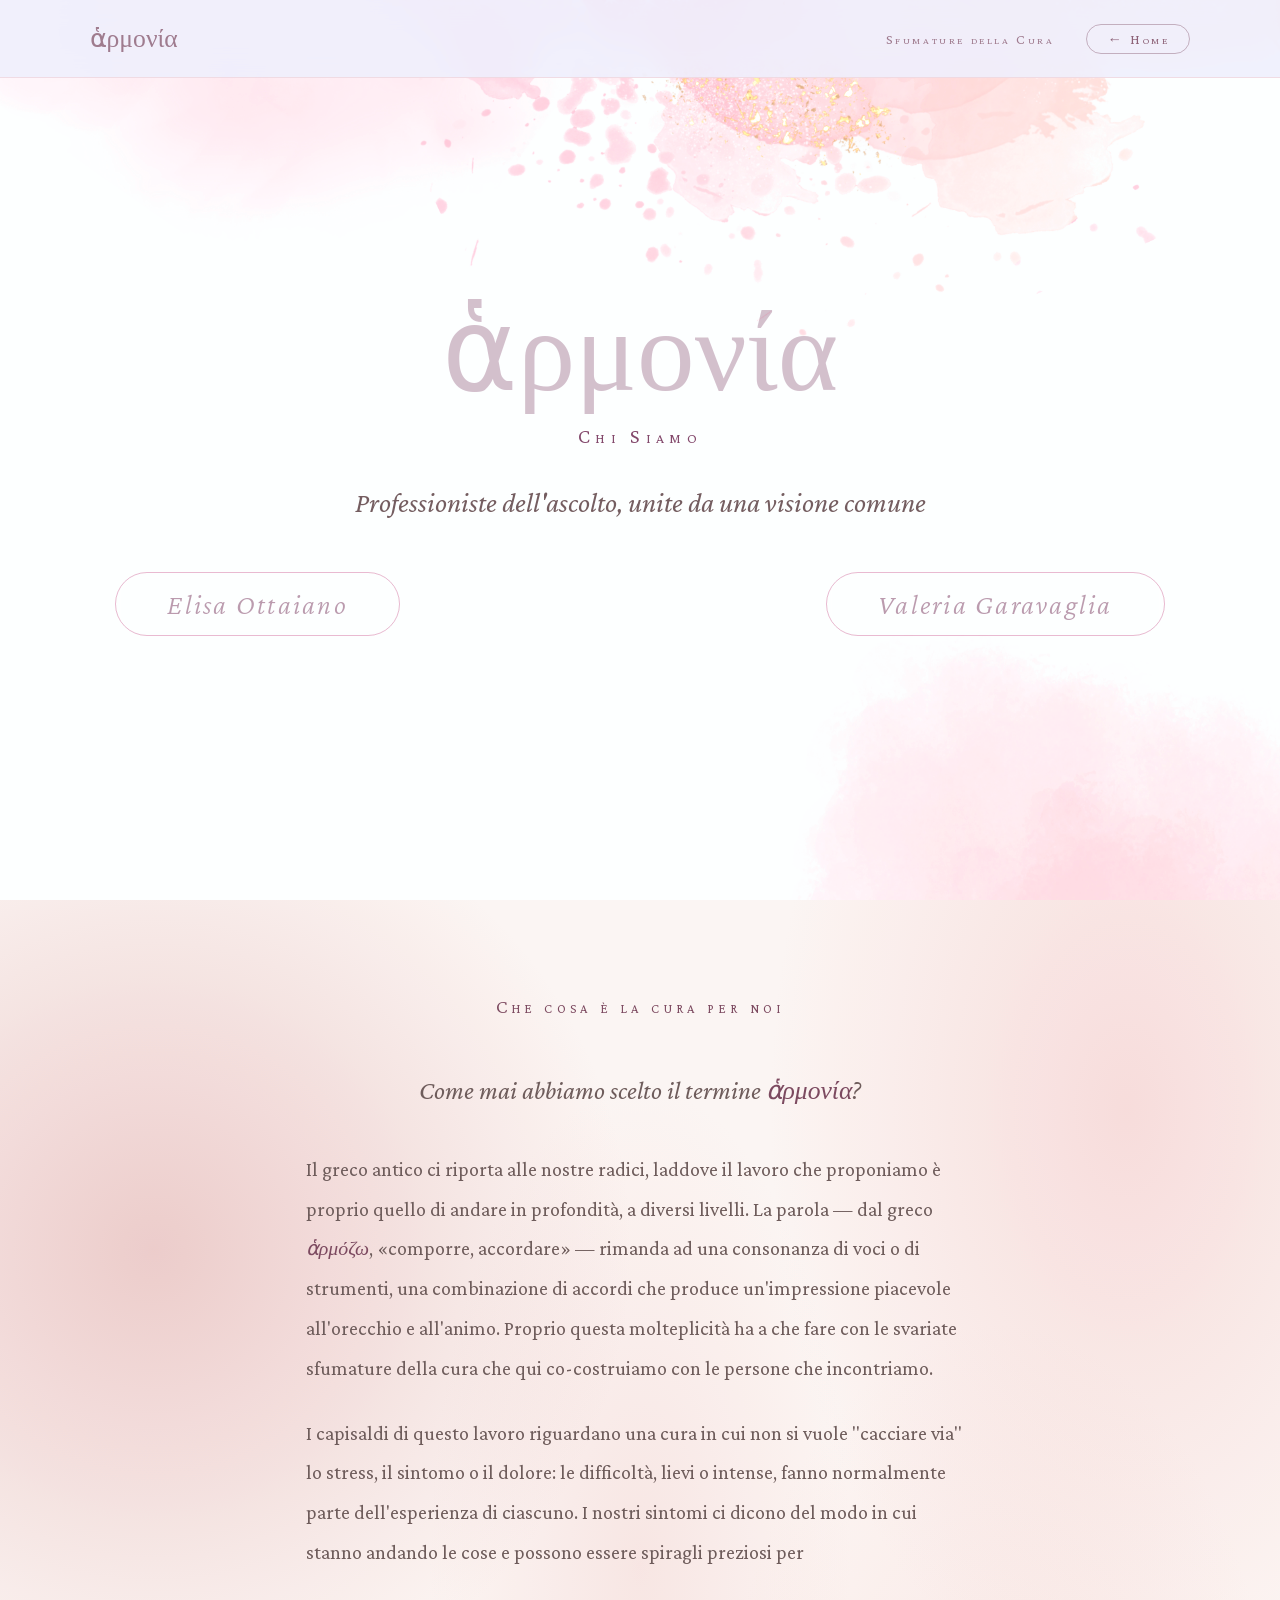
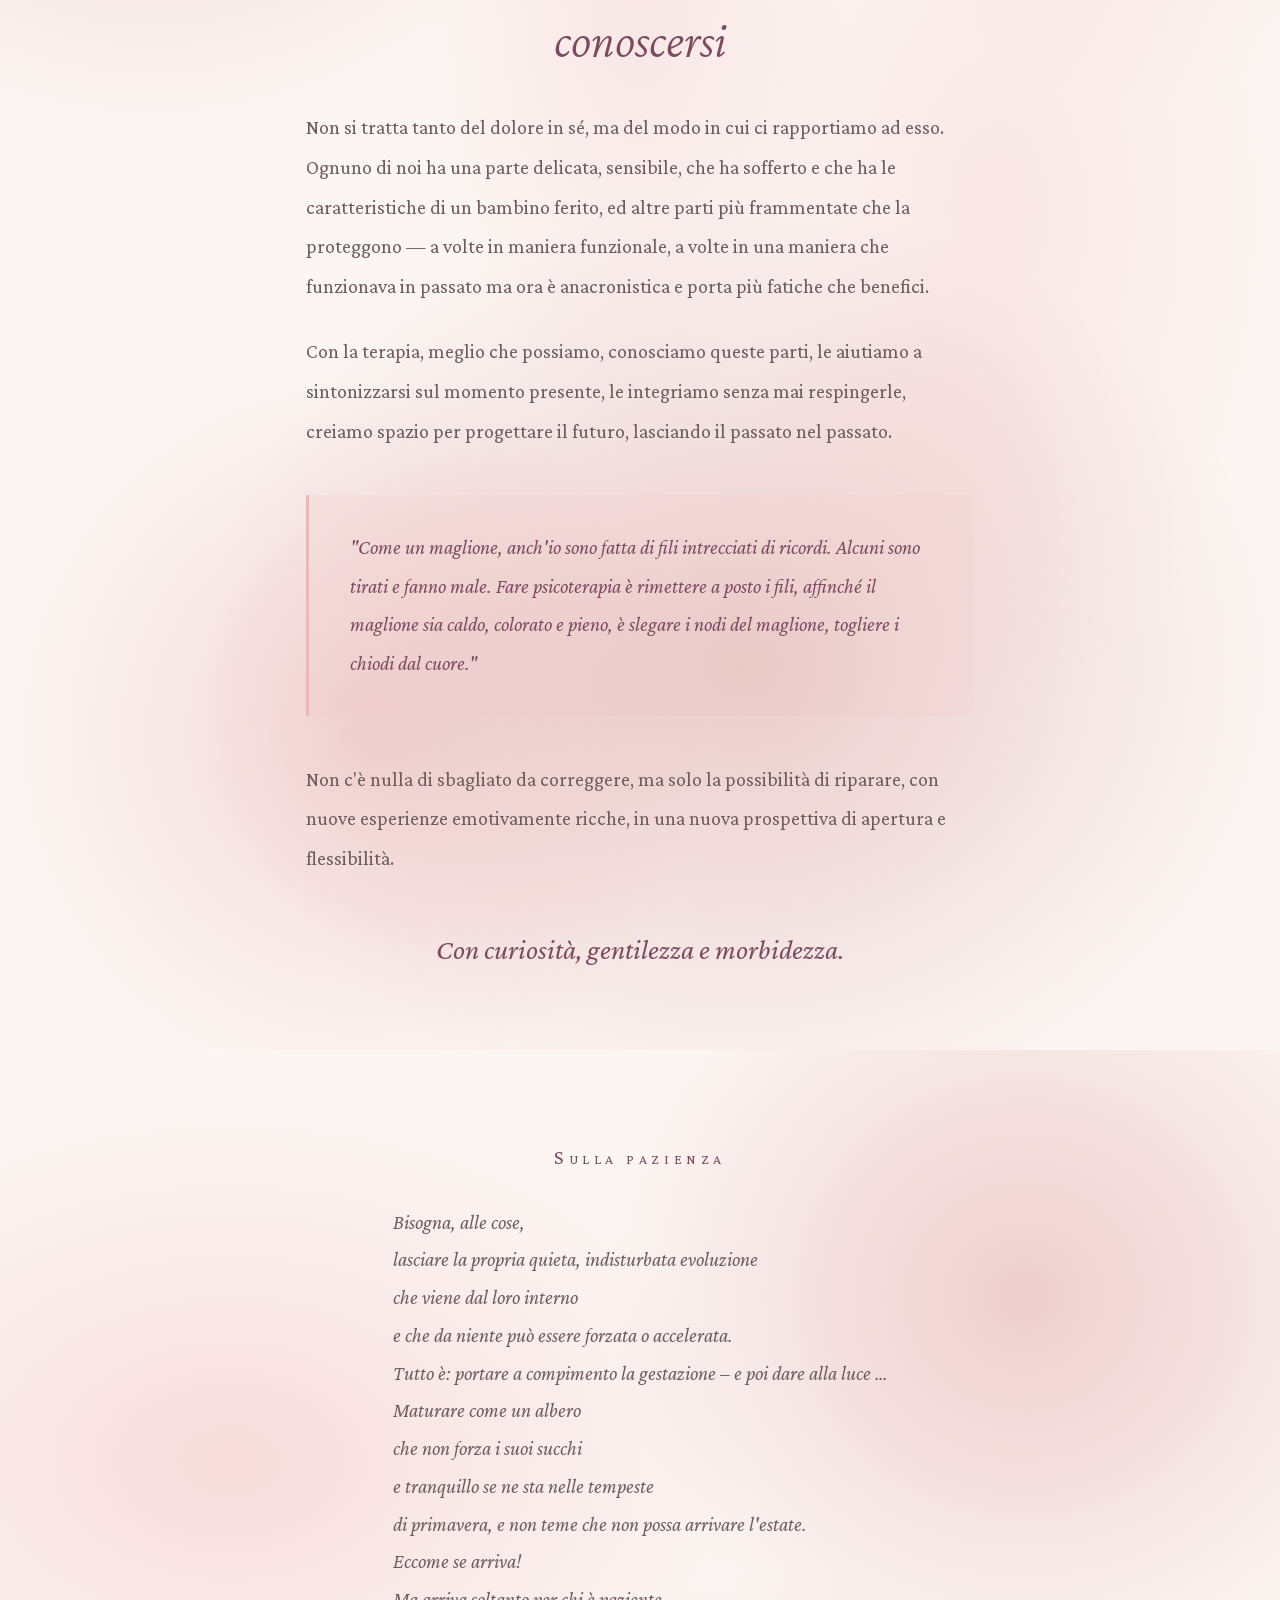
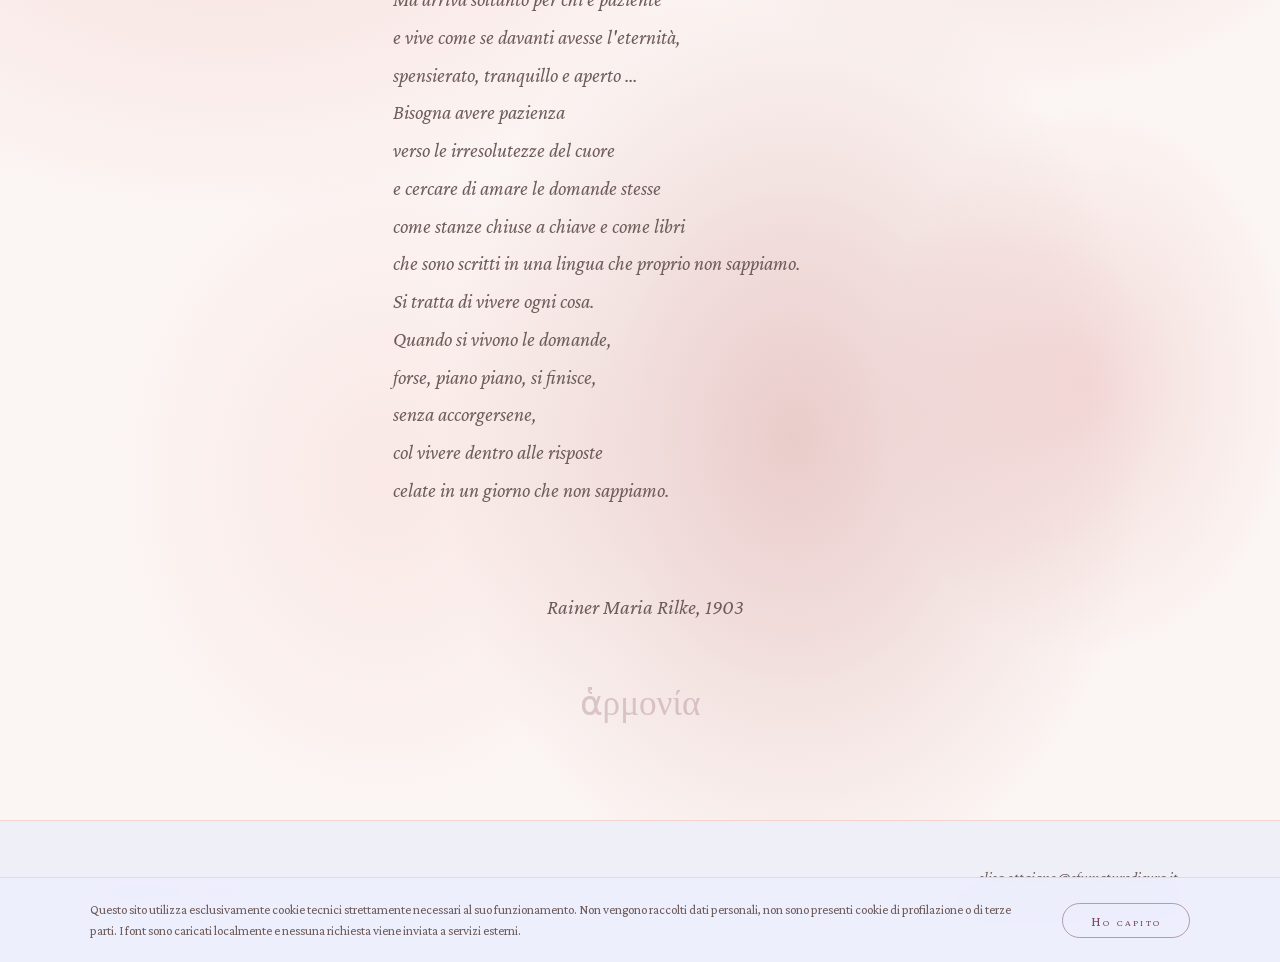
==== chi-siamo.html @ 91b061c4 "Rimuovi punto finale dalla hero di chi siamo Co-Authored-By: Claude Sonnet 4.6 <noreply@anthropic.co" ====
<!DOCTYPE html>
<html lang="it">
<head>
  <meta charset="UTF-8">
  <meta name="viewport" content="width=device-width, initial-scale=1.0">
  <title>Chi Siamo — ἁρμονία Sfumature di Cura</title>


  <link rel="stylesheet" href="style.css">
  <link rel="stylesheet" href="chi-siamo.css">
</head>
<body style="background-color:#EDE7E1;">

  <!-- Nav -->
  <nav class="nav-cs">
    <a href="index.html" class="nav-cs-brand">ἁρμονία</a>
    <div class="nav-cs-links">
      <a href="servizi.html" class="nav-cs-back">Sfumature della Cura</a>
      <a href="index.html" class="nav-cs-home">← Home</a>
    </div>
    <button class="nav-cs-hamburger" aria-label="Menu">
      <span></span><span></span><span></span>
    </button>
  </nav>

  <!-- ════════════════════════════════
       1. HERO
  ════════════════════════════════ -->
  <section class="cs-hero">
    <span class="cs-hero-greco">ἁρμονία</span>
    <h1 class="cs-hero-titolo">Chi Siamo</h1>
    <p class="cs-hero-desc">
      Professioniste dell'ascolto, unite da una visione comune
    </p>
    <div class="cs-prof-nav">
      <a href="elisa-ottaiano.html" class="cs-prof-btn">Elisa Ottaiano</a>
      <a href="valeria-garavaglia.html" class="cs-prof-btn">Valeria Garavaglia</a>
    </div>
  </section>

  <!-- ════════════════════════════════
       2. FILOSOFIA
  ════════════════════════════════ -->
  <section class="cs-filosofia">
    <div class="cs-col">

      <span class="cs-label da-animare">Che cosa è la cura per noi</span>

      <p class="cs-domanda da-animare">
        Come mai abbiamo scelto il termine <em>ἁρμονία</em>?
      </p>

      <p class="cs-testo da-animare">
        Il greco antico ci riporta alle nostre radici, laddove il lavoro che
        proponiamo è proprio quello di andare in profondità, a diversi livelli.
        La parola — dal greco <em>ἁρμόζω</em>, «comporre, accordare» — rimanda
        ad una consonanza di voci o di strumenti, una combinazione di accordi
        che produce un'impressione piacevole all'orecchio e all'animo. Proprio
        questa molteplicità ha a che fare con le svariate sfumature della cura
        che qui co-costruiamo con le persone che incontriamo.
      </p>

      <p class="cs-testo da-animare">
        I capisaldi di questo lavoro riguardano una cura in cui non si vuole
        "cacciare via" lo stress, il sintomo o il dolore: le difficoltà, lievi
        o intense, fanno normalmente parte dell'esperienza di ciascuno. I nostri
        sintomi ci dicono del modo in cui stanno andando le cose e possono essere
        spiragli preziosi per
      </p>

      <span class="cs-parola da-animare">conoscersi</span>

      <p class="cs-testo da-animare">
        Non si tratta tanto del dolore in sé, ma del modo in cui ci rapportiamo
        ad esso. Ognuno di noi ha una parte delicata, sensibile, che ha sofferto
        e che ha le caratteristiche di un bambino ferito, ed altre parti più
        frammentate che la proteggono — a volte in maniera funzionale, a volte
        in una maniera che funzionava in passato ma ora è anacronistica e porta
        più fatiche che benefici.
      </p>

      <p class="cs-testo da-animare">
        Con la terapia, meglio che possiamo, conosciamo queste parti, le aiutiamo
        a sintonizzarsi sul momento presente, le integriamo senza mai respingerle,
        creiamo spazio per progettare il futuro, lasciando il passato nel passato.
      </p>

      <div class="cs-citazione-box da-animare">
        <p>
          "Come un maglione, anch'io sono fatta di fili intrecciati di ricordi.
          Alcuni sono tirati e fanno male. Fare psicoterapia è rimettere a posto
          i fili, affinché il maglione sia caldo, colorato e pieno,
          è slegare i nodi del maglione, togliere i chiodi dal cuore."
        </p>
      </div>

      <p class="cs-testo da-animare">
        Non c'è nulla di sbagliato da correggere, ma solo la possibilità di
        riparare, con nuove esperienze emotivamente ricche, in una nuova
        prospettiva di apertura e flessibilità.
      </p>

      <p class="cs-chiusura da-animare">
        Con curiosità, gentilezza e morbidezza.
      </p>

    </div>
  </section>

  <!-- ════════════════════════════════
       3. POESIA
  ════════════════════════════════ -->
  <section class="cs-poesia">

    <p class="cs-poesia-titolo da-animare">Sulla pazienza</p>

    <div class="cs-versi da-animare">
      <p>Bisogna, alle cose,</p>
      <p>lasciare la propria quieta, indisturbata evoluzione</p>
      <p>che viene dal loro interno</p>
      <p>e che da niente può essere forzata o accelerata.</p>
      <p>Tutto è: portare a compimento la gestazione – e poi dare alla luce …</p>
      <p>Maturare come un albero</p>
      <p>che non forza i suoi succhi</p>
      <p>e tranquillo se ne sta nelle tempeste</p>
      <p>di primavera, e non teme che non possa arrivare l'estate.</p>
      <p>Eccome se arriva!</p>
      <p>Ma arriva soltanto per chi è paziente</p>
      <p>e vive come se davanti avesse l'eternità,</p>
      <p>spensierato, tranquillo e aperto …</p>
      <p>Bisogna avere pazienza</p>
      <p>verso le irresolutezze del cuore</p>
      <p>e cercare di amare le domande stesse</p>
      <p>come stanze chiuse a chiave e come libri</p>
      <p>che sono scritti in una lingua che proprio non sappiamo.</p>
      <p>Si tratta di vivere ogni cosa.</p>
      <p>Quando si vivono le domande,</p>
      <p>forse, piano piano, si finisce,</p>
      <p>senza accorgersene,</p>
      <p>col vivere dentro alle risposte</p>
      <p>celate in un giorno che non sappiamo.</p>
    </div>

    <p class="cs-poesia-autore da-animare">Rainer Maria Rilke, 1903</p>

    <span class="cs-greco-fine da-animare">ἁρμονία</span>

  </section>

  <!-- Footer -->
  <footer id="contatti">
    <div class="footer-brand">Sfumature di Cura</div>
    <div class="footer-info">
      elisa.ottaiano@sfumaturedicura.it<br>
      valeria.garavaglia@sfumaturedicura.it
    </div>
  </footer>

  <script src="animazioni.js"></script>
</body>
</html>
---- style.css ----
/* ── Font locali — nessuna richiesta a Google ── */
@font-face {
  font-family: 'Crimson Pro';
  font-style: normal;
  font-weight: 300 600;
  font-display: swap;
  src: url('fonts/crimson-pro-normal-latin-ext.woff2') format('woff2');
  unicode-range: U+0100-02BA, U+02BD-02C5, U+02C7-02CC, U+02CE-02D7, U+02DD-02FF,
                 U+0304, U+0308, U+0329, U+1D00-1DBF, U+1E00-1E9F, U+1EF2-1EFF,
                 U+2020, U+20A0-20AB, U+20AD-20C0, U+2113, U+2C60-2C7F, U+A720-A7FF;
}
@font-face {
  font-family: 'Crimson Pro';
  font-style: normal;
  font-weight: 300 600;
  font-display: swap;
  src: url('fonts/crimson-pro-normal-latin.woff2') format('woff2');
  unicode-range: U+0000-00FF, U+0131, U+0152-0153, U+02BB-02BC, U+02C6, U+02DA,
                 U+02DC, U+0304, U+0308, U+0329, U+2000-206F, U+20AC, U+2122,
                 U+2191, U+2193, U+2212, U+2215, U+FEFF, U+FFFD;
}
@font-face {
  font-family: 'Crimson Pro';
  font-style: italic;
  font-weight: 300 600;
  font-display: swap;
  src: url('fonts/crimson-pro-italic-latin-ext.woff2') format('woff2');
  unicode-range: U+0100-02BA, U+02BD-02C5, U+02C7-02CC, U+02CE-02D7, U+02DD-02FF,
                 U+0304, U+0308, U+0329, U+1D00-1DBF, U+1E00-1E9F, U+1EF2-1EFF,
                 U+2020, U+20A0-20AB, U+20AD-20C0, U+2113, U+2C60-2C7F, U+A720-A7FF;
}
@font-face {
  font-family: 'Crimson Pro';
  font-style: italic;
  font-weight: 300 600;
  font-display: swap;
  src: url('fonts/crimson-pro-italic-latin.woff2') format('woff2');
  unicode-range: U+0000-00FF, U+0131, U+0152-0153, U+02BB-02BC, U+02C6, U+02DA,
                 U+02DC, U+0304, U+0308, U+0329, U+2000-206F, U+20AC, U+2122,
                 U+2191, U+2193, U+2212, U+2215, U+FEFF, U+FFFD;
}

/* ══════════════════════════════════════════════
   RESET & BASE
══════════════════════════════════════════════ */
*, *::before, *::after { box-sizing: border-box; margin: 0; padding: 0; }

:root {
  --font:                  'Crimson Pro', serif;

  --grigio-fondo:          #EEEDF4;
  --rosa-principale:       #E8B5AC;
  --rosa-chiaro:           #EED2C8;
  --colore-testo:          #6B5C58;
  --colore-titoli-sec:     #7A4A58;
  --overlay-freddo:        rgba(238, 236, 250, 0.72);

  /* Scala tipografica unica */
  --sz-xs:   clamp(0.85rem, 1vw,    1.1rem);   /* tag, label */
  --sz-sm:   clamp(0.95rem, 1.2vw,  1.3rem);   /* bottoni, secondario */
  --sz-base: clamp(1.1rem,  1.55vw, 1.55rem);  /* corpo testo, servizi */
  --sz-md:   clamp(1.25rem, 1.8vw,  1.9rem);   /* titoli servizi, destra-titolo */
  --sz-lg:   clamp(1.55rem, 2.3vw,  2.6rem);   /* descrizione hero */
  --sz-xl:   clamp(3rem,    6.5vw,  8.5rem);   /* ἁρμονία */
}

html { scroll-behavior: smooth; }

body {
  font-family: var(--font);
  color: var(--colore-testo);
  background-color: var(--grigio-fondo);
  overflow-x: hidden;
  filter: saturate(106%) brightness(101%) hue-rotate(-10deg);
}

/* ══════════════════════════════════════════════
   ANIMAZIONI
══════════════════════════════════════════════ */
@keyframes fadeInDown {
  from { opacity: 0; transform: translateY(-16px); }
  to   { opacity: 1; transform: translateY(0); }
}
@keyframes fadeInUp {
  from { opacity: 0; transform: translateY(22px); }
  to   { opacity: 1; transform: translateY(0); }
}
@keyframes fadeIn {
  from { opacity: 0; }
  to   { opacity: 1; }
}

.hero-greco        { animation: fadeInDown 1.2s cubic-bezier(0.22,1,0.36,1) both; animation-delay: 0.1s; }
.hero-trascrizione { animation: fadeInDown 1.1s cubic-bezier(0.22,1,0.36,1) both; animation-delay: 0.3s; }
.hero-sottotitolo-sc { animation: fadeInDown 1.1s cubic-bezier(0.22,1,0.36,1) both; animation-delay: 0.46s; }
.hero-descrizione  { animation: fadeInUp   1.2s cubic-bezier(0.22,1,0.36,1) both; animation-delay: 0.62s; }
.hero-nav          { animation: fadeInUp   1.1s cubic-bezier(0.22,1,0.36,1) both; animation-delay: 0.82s; }
.hero-destra       { animation: fadeIn     1.3s ease both;                         animation-delay: 0.88s; }

.da-animare {
  opacity: 0;
  transform: translateY(28px);
  transition: opacity 0.85s cubic-bezier(0.22,1,0.36,1),
              transform 0.85s cubic-bezier(0.22,1,0.36,1);
}
.da-animare.visibile { opacity: 1; transform: translateY(0); }

/* ══════════════════════════════════════════════
   SEZIONE BASE
══════════════════════════════════════════════ */
.pagina {
  width: 100%;
  min-height: 100vh;
  background-color: var(--grigio-fondo);
  background-size: cover;
  background-position: center;
  background-repeat: no-repeat;
  overflow: hidden;
}

/* ══════════════════════════════════════════════
   HERO
══════════════════════════════════════════════ */
#hero {
  background-image: url('img/sfondo-hero.png');
  display: flex;
  flex-direction: column;
  padding: 5vh 8% 7vh;
  min-height: 100vh;
  min-height: 100svh;
  filter: saturate(1.12) contrast(1.04) brightness(1.04) hue-rotate(-10deg);
}

/* ── Blocco titolo centrale ── */
.hero-centro {
  text-align: center;
  padding-bottom: 1vh;
}

.hero-greco {
  font-size: var(--sz-xl);
  font-weight: 300;
  color: rgba(122, 74, 88, 0.32);
  letter-spacing: 0.02em;
  line-height: 1;
  display: block;
}

.hero-trascrizione {
  font-size: var(--sz-sm);
  font-weight: 400;
  font-variant: small-caps;
  color: var(--colore-titoli-sec);
  letter-spacing: 0.32em;
  margin-top: 10px;
  display: block;
}

.hero-sottotitolo-sc {
  font-size: var(--sz-base);
  font-weight: 400;
  font-variant: small-caps;
  color: var(--colore-titoli-sec);
  letter-spacing: 0.24em;
  margin-top: 6px;
  display: block;
}

/* ── Corpo: descrizione in alto, riga inferiore in basso ── */
.hero-corpo {
  flex: 1;
  display: flex;
  flex-direction: column;
  justify-content: space-between;
  padding-top: clamp(24px, 5vh, 64px);
  padding-bottom: clamp(32px, 8vh, 80px);
}

.hero-descrizione {
  font-style: italic;
  font-weight: 400;
  font-size: var(--sz-lg);
  color: var(--colore-testo);
  line-height: 1.68;
  max-width: 48%;   /* resta nella metà sinistra, allineata al bordo */
}

/* ── Riga inferiore ── */
.hero-bottom {
  display: grid;
  grid-template-columns: 1fr 1fr;
  align-items: end;
  gap: clamp(22px, 3vw, 48px);
  /* nessun padding extra: usa già i margini di #hero */
}

/* Bottoni pill */
.hero-nav {
  list-style: none;
  display: flex;
  flex-direction: column;
  align-items: flex-start;
  gap: clamp(7px, 0.9vw, 14px);
}

.hero-nav li a {
  display: inline-block;
  font-size: var(--sz-sm);
  font-weight: 400;
  font-variant: small-caps;
  letter-spacing: 0.14em;
  color: var(--colore-titoli-sec);
  text-decoration: none;
  background: linear-gradient(160deg,
    rgba(255, 248, 244, 0.4) 0%,
    rgba(232, 181, 172, 0.24) 100%
  );
  border: 2.5px solid rgba(176, 80, 96, 0.62);
  border-radius: 50px;
  padding: 9px 36px 8px;
  backdrop-filter: blur(3px);
  -webkit-backdrop-filter: blur(3px);
  transition: background 0.3s, border-color 0.3s;
}

.hero-nav li a:hover {
  background: linear-gradient(160deg,
    rgba(232, 181, 172, 0.48) 0%,
    rgba(238, 210, 200, 0.38) 100%
  );
  border-color: rgba(176, 80, 96, 0.9);
}

/* Testo destra */
.hero-destra {
  display: flex;
  flex-direction: column;
  align-items: flex-start;
  gap: clamp(6px, 0.7vw, 12px);
}

.hero-destra-titolo {
  font-size: var(--sz-md);
  font-weight: 400;
  font-variant: small-caps;
  color: var(--colore-titoli-sec);
  letter-spacing: 0.06em;
  line-height: 1.3;
}

.hero-destra-riga {
  font-size: var(--sz-xs);
  font-weight: 400;
  color: var(--colore-titoli-sec);
  letter-spacing: 0.12em;
  text-transform: uppercase;
  line-height: 1.65;
}

/* ══════════════════════════════════════════════
   SEZIONE 2 — PRENDERSI CURA
══════════════════════════════════════════════ */
#servizi {
  background-image:
    linear-gradient(180deg, rgba(248,244,252,0.14) 0%, rgba(232,214,238,0.12) 100%),
    url('img/sfondo-servizi.png');
  background-size: cover;
  background-position: center;
  filter: saturate(1.12) contrast(1.04) brightness(1.04) hue-rotate(-10deg);
  padding: clamp(52px, 6.5vw, 96px) 8% clamp(56px, 7vw, 104px);
  display: flex;
  flex-direction: column;
  align-items: center;
}

#servizi .sez-titolo-centro,
#benessere .sez-titolo-centro {
  color: var(--colore-titoli-sec);
}

.sez-titolo-centro {
  font-size: var(--sz-md);
  font-weight: 400;
  font-variant: small-caps;
  color: var(--colore-testo);
  letter-spacing: 0.18em;
  text-align: center;
  margin-bottom: clamp(36px, 4.5vw, 72px);
}

.griglia-servizi {
  display: grid;
  grid-template-columns: 1fr 1fr;
  column-gap: clamp(44px, 6vw, 96px);
  row-gap: clamp(32px, 3.8vw, 60px);
  width: 100%;
  max-width: 1100px;
}

.servizio h3 {
  font-size: var(--sz-md);
  font-weight: 400;          /* small-caps dà già peso visivo sufficiente */
  font-variant: small-caps;
  color: var(--colore-titoli-sec);
  letter-spacing: 0.07em;
  margin-bottom: clamp(8px, 0.9vw, 14px);
}

.servizio p {
  font-style: italic;
  font-weight: 400;
  font-size: var(--sz-base);
  color: var(--colore-testo);
  line-height: 1.9;
}

.servizio.col-sinistra { grid-column: 1; }

/* ══════════════════════════════════════════════
   SEZIONE 3 — ORIENTARSI AL BENESSERE
══════════════════════════════════════════════ */
#benessere {
  background-image:
    linear-gradient(180deg, rgba(232,214,238,0.12) 0%, rgba(248,244,252,0.14) 100%),
    url('img/sfondo-benessere.png');
  background-size: cover;
  background-position: center;
  filter: saturate(1.12) contrast(1.04) brightness(1.04) hue-rotate(-10deg);
  padding: clamp(52px, 6.5vw, 96px) 8% clamp(56px, 7vw, 104px);
  display: flex;
  flex-direction: column;
  align-items: center;
}

.benessere-griglia {
  display: grid;
  grid-template-columns: 1fr 1fr;
  gap: clamp(36px, 4.5vw, 68px);
  width: 100%;
  max-width: 1100px;
  margin-top: clamp(10px, 1.2vw, 18px);
}

.benessere-poesia {
  display: flex;
  flex-direction: column;
  justify-content: center;
  align-items: center;
}

.benessere-poesia-inner {
  display: inline-flex;
  flex-direction: column;
  align-items: flex-start;
}

.benessere-poesia p {
  font-size: var(--sz-xs);
  font-weight: 400;
  color: var(--colore-testo);
  letter-spacing: 0.16em;
  line-height: 2.1;
  text-transform: uppercase;
  white-space: nowrap;
}

.benessere-autore {
  font-style: italic;
  font-size: var(--sz-sm);
  color: var(--colore-titoli-sec);
  letter-spacing: 0.06em;
  margin-top: clamp(8px, 1vw, 18px);
  align-self: flex-end;
}

.benessere-contenuto {
  display: flex;
  flex-direction: column;
  gap: clamp(28px, 3.5vw, 52px);
  justify-content: center;
}

.benessere-servizio h3 {
  font-size: var(--sz-md);
  font-weight: 400;
  font-variant: small-caps;
  color: var(--colore-titoli-sec);
  letter-spacing: 0.07em;
  margin-bottom: 12px;
  text-align: right;
}

.benessere-servizio p {
  font-style: italic;
  font-weight: 400;
  font-size: var(--sz-base);
  color: var(--colore-testo);
  line-height: 1.9;
  text-align: right;
}

/* ══════════════════════════════════════════════
   SEZIONE CONTATTI
══════════════════════════════════════════════ */
.contatti-sezione {
  background:
    radial-gradient(ellipse 55% 42% at 8%  18%, rgba(210,155,145,0.42) 0%, transparent 65%),
    radial-gradient(ellipse 44% 56% at 92% 10%, rgba(232,181,172,0.36) 0%, transparent 62%),
    radial-gradient(ellipse 60% 38% at 54% 86%, rgba(200,148,138,0.40) 0%, transparent 68%),
    radial-gradient(ellipse 38% 50% at 78% 54%, rgba(238,200,190,0.30) 0%, transparent 58%),
    radial-gradient(ellipse 42% 32% at 24% 76%, rgba(220,168,158,0.35) 0%, transparent 64%),
    #F8F3F0;
  padding: clamp(80px, 8vw, 120px) 8%;
  display: flex;
  flex-direction: column;
  align-items: center;
  text-align: center;
  min-height: 80vh;
  justify-content: center;
}

.contatti-label {
  font-variant: small-caps;
  font-weight: 400;
  font-size: var(--sz-xs);
  color: var(--colore-titoli-sec);
  letter-spacing: 0.28em;
  opacity: 0.75;
  margin-bottom: clamp(10px, 1.2vw, 16px);
}

.contatti-titolo {
  font-style: italic;
  font-weight: 300;
  font-size: clamp(2.2rem, 4.5vw, 5.2rem);
  color: rgba(122, 74, 88, 0.32);
  letter-spacing: 0.02em;
  line-height: 1.1;
  margin-bottom: clamp(18px, 2.2vw, 32px);
}

.contatti-intro {
  font-style: italic;
  font-weight: 400;
  font-size: var(--sz-base);
  color: var(--colore-testo);
  line-height: 1.9;
  max-width: 560px;
  margin-bottom: clamp(40px, 5vw, 72px);
}

.contatti-card {
  display: flex;
  align-items: stretch;
  border: 1.5px solid rgba(232, 181, 172, 0.50);
  border-radius: 16px;
  background: rgba(255, 248, 252, 0.72);
  backdrop-filter: blur(8px);
  -webkit-backdrop-filter: blur(8px);
  padding: clamp(28px, 3.5vw, 48px) 0;
  max-width: 800px;
  width: 100%;
  margin-bottom: clamp(40px, 5vw, 64px);
  justify-content: center;
}

.contatti-voce-wrap {
  flex: 1;
  display: flex;
  flex-direction: column;
  align-items: center;
  gap: clamp(6px, 0.7vw, 10px);
  padding: 0 clamp(20px, 2.8vw, 40px);
}

.contatti-separatore {
  width: 1px;
  background: rgba(232, 181, 172, 0.45);
  align-self: stretch;
  flex-shrink: 0;
}

.contatti-etichetta {
  font-variant: small-caps;
  font-weight: 400;
  font-size: var(--sz-xs);
  color: var(--colore-titoli-sec);
  letter-spacing: 0.22em;
  opacity: 0.70;
}

.contatti-valore {
  font-style: italic;
  font-weight: 400;
  font-size: var(--sz-sm);
  color: var(--colore-testo);
  text-decoration: none;
  transition: color 0.25s;
}
a.contatti-valore:hover { color: var(--colore-titoli-sec); }

.contatti-chiusura {
  font-variant: small-caps;
  font-weight: 400;
  font-size: var(--sz-xs);
  color: var(--colore-titoli-sec);
  letter-spacing: 0.20em;
  opacity: 0.50;
}

@media (max-width: 768px) {
  .contatti-sezione { min-height: auto; padding: clamp(56px, 8vw, 80px) 7%; }
  .contatti-card {
    flex-direction: column;
    align-items: center;
    padding: clamp(24px, 4vw, 36px) clamp(20px, 5vw, 36px);
    gap: clamp(22px, 4vw, 30px);
  }
  .contatti-separatore { width: 48px; height: 1px; align-self: center; }
  .contatti-voce-wrap { padding: 0; }
  .contatti-intro br { display: none; }
}

@media (min-width: 769px) and (max-width: 900px) {
  .contatti-sezione { min-height: auto; }
  .contatti-card { flex-direction: column; align-items: center; padding: clamp(24px, 4vw, 36px) clamp(24px, 5vw, 40px); gap: clamp(20px, 3.5vw, 28px); }
  .contatti-separatore { width: 48px; height: 1px; align-self: center; }
  .contatti-voce-wrap { padding: 0; }
}

/* ══════════════════════════════════════════════
   BANNER COOKIE
══════════════════════════════════════════════ */
#cookie-banner {
  position: fixed;
  bottom: 0;
  left: 0;
  width: 100%;
  z-index: 9999;
  display: flex;
  align-items: center;
  justify-content: space-between;
  gap: clamp(14px, 1.8vw, 28px);
  padding: clamp(14px, 1.6vw, 24px) 7%;
  background: rgba(238, 236, 250, 0.96);
  backdrop-filter: blur(12px);
  -webkit-backdrop-filter: blur(12px);
  border-top: 1px solid rgba(232, 181, 172, 0.45);
  transition: opacity 0.4s ease, transform 0.4s ease;
}

#cookie-banner.cookie-nascosto {
  opacity: 0;
  transform: translateY(12px);
}

.cookie-testo {
  font-family: var(--font);
  font-size: clamp(0.82rem, 1vw, 0.95rem);
  color: var(--colore-testo);
  line-height: 1.65;
  flex: 1;
}

.cookie-btn {
  font-family: var(--font);
  font-size: 0.9rem;
  font-weight: 400;
  font-variant: small-caps;
  letter-spacing: 0.16em;
  color: var(--colore-titoli-sec);
  background: transparent;
  border: 1.5px solid rgba(122, 74, 88, 0.5);
  border-radius: 50px;
  padding: 9px 28px 8px;
  cursor: pointer;
  white-space: nowrap;
  transition: border-color 0.25s, background 0.25s;
}
.cookie-btn:hover {
  background: rgba(232, 181, 172, 0.2);
  border-color: rgba(122, 74, 88, 0.8);
}

@media (max-width: 600px) {
  #cookie-banner { flex-direction: column; align-items: flex-start; gap: 14px; padding: 20px 7% 24px; }
}

/* ══════════════════════════════════════════════
   FOOTER
══════════════════════════════════════════════ */
footer {
  padding: clamp(28px, 3.5vw, 52px) 8%;
  background-color: var(--grigio-fondo);
  border-top: 1px solid var(--rosa-chiaro);
  display: flex;
  justify-content: space-between;
  align-items: center;
  flex-wrap: wrap;
  gap: clamp(12px, 1.4vw, 22px);
}

.footer-greco {
  font-variant: normal;
  font-style: normal;
}

.footer-brand {
  font-size: var(--sz-sm);
  font-weight: 400;
  font-variant: small-caps;
  color: var(--colore-titoli-sec);
  letter-spacing: 0.14em;
}

.footer-info {
  font-style: italic;
  font-size: var(--sz-sm);
  color: var(--colore-testo);
  text-align: right;
  line-height: 1.7;
}

/* ══════════════════════════════════════════════
   RESPONSIVE
══════════════════════════════════════════════ */
/* ── iPad portrait (769px – 900px) — colonna singola come mobile ── */
@media (min-width: 769px) and (max-width: 900px) {
  #hero { padding: 4vh 6% 5vh; min-height: 100svh; background-position: center top; }
  .hero-corpo { justify-content: flex-start; gap: clamp(28px, 4vh, 44px); padding-top: 2vh; padding-bottom: 0; }
  .hero-descrizione { max-width: 100%; }
  .hero-bottom { grid-template-columns: 1fr; gap: clamp(22px, 3vh, 36px); }
  .hero-destra { align-items: flex-start; }
  .hero-nav { gap: clamp(8px, 1.2vw, 14px); }
  .hero-nav li a { font-size: 1rem; padding: 10px 26px 9px; }
  .hero-destra-titolo { font-size: 1.25rem; }
  .hero-destra-riga { font-size: 0.85rem; }

  #servizi { min-height: auto; padding: clamp(52px, 7vw, 72px) 7% clamp(56px, 7.5vw, 80px); background-position: center; }
  #benessere { min-height: auto; padding: clamp(52px, 7vw, 72px) 7% clamp(56px, 7.5vw, 80px); background-position: center; }
  .griglia-servizi { grid-template-columns: 1fr; column-gap: 0; row-gap: clamp(32px, 4vw, 44px); }
  .servizio.col-sinistra { grid-column: 1; }
  .benessere-griglia { grid-template-columns: 1fr; }
  .benessere-poesia p { white-space: normal; }
  .benessere-servizio h3, .benessere-servizio p { text-align: left; }
  .sez-titolo-centro { margin-bottom: clamp(32px, 4vw, 48px); }
}

/* ── iPad landscape + iPad Pro portrait (901px – 1024px) ── */
@media (min-width: 901px) and (max-width: 1024px) {
  #hero { padding: 5vh 6% 5vh; min-height: 100svh; background-position: center top; }
  .hero-corpo { justify-content: flex-start; gap: clamp(36px, 5vh, 56px); padding-top: 3vh; padding-bottom: 0; }
  .hero-descrizione { max-width: 65%; }
  .hero-bottom { gap: clamp(20px, 2.5vw, 32px); align-items: start; }
  .hero-nav { gap: clamp(8px, 1.2vw, 14px); }
  .hero-nav li a { font-size: 0.97rem; padding: 10px 24px 9px; }
  .hero-destra { gap: clamp(6px, 0.9vw, 12px); }
  .hero-destra-titolo { font-size: 1.3rem; }
  .hero-destra-riga { font-size: 0.86rem; }

  #servizi { min-height: auto; padding: clamp(52px, 6.5vw, 72px) 7% clamp(56px, 7vw, 80px); background-position: center; }
  #benessere { min-height: auto; padding: clamp(52px, 6.5vw, 72px) 7% clamp(56px, 7vw, 80px); background-position: center; }
  .griglia-servizi { column-gap: clamp(36px, 4.5vw, 52px); }
  .sez-titolo-centro { margin-bottom: clamp(32px, 4vw, 48px); }
}

/* ── iPad Pro landscape + piccoli laptop (1025px – 1366px) ── */
@media (min-width: 1025px) and (max-width: 1366px) {
  #hero { padding: 5vh 7% 6vh; background-position: center top; }
  .hero-corpo { justify-content: flex-start; gap: clamp(44px, 6vh, 68px); padding-top: 4vh; padding-bottom: 0; }
  .hero-descrizione { max-width: 54%; }

  .hero-bottom { gap: clamp(28px, 3vw, 44px); align-items: center; }
  .hero-nav { gap: clamp(10px, 1.2vw, 16px); }
  .hero-nav li a { font-size: 1.02rem; padding: 11px 30px 10px; }
  .hero-destra { gap: clamp(8px, 0.9vw, 13px); }
  .hero-destra-titolo { font-size: 1.45rem; }
  .hero-destra-riga { font-size: 0.9rem; }

  #servizi { min-height: auto; padding: clamp(60px, 7vw, 84px) 7% clamp(64px, 7.5vw, 88px); background-position: center; }
  #benessere { min-height: auto; padding: clamp(60px, 7vw, 84px) 7% clamp(64px, 7.5vw, 88px); background-position: center; }
  .griglia-servizi { column-gap: clamp(44px, 5vw, 64px); }
  .sez-titolo-centro { margin-bottom: clamp(36px, 4.2vw, 56px); }
}

@media (max-width: 768px) {
  #hero { padding: 48px 7% 64px; min-height: 100svh; }
  .hero-corpo { justify-content: flex-start; gap: 48px; padding-bottom: 0; }
  .hero-descrizione { max-width: 100%; }
  .hero-bottom { grid-template-columns: 1fr; gap: 28px; }
  .hero-destra { align-items: flex-start; }
  .griglia-servizi { grid-template-columns: 1fr; column-gap: 0; row-gap: 40px; }
  .servizio.col-sinistra { grid-column: 1; }
  .benessere-griglia { grid-template-columns: 1fr; }
  .benessere-poesia { display: flex; }
  .benessere-poesia p { white-space: normal; }
  .benessere-servizio h3,
  .benessere-servizio p { text-align: left; }
  footer { flex-direction: column; align-items: flex-start; }
  .footer-info { text-align: left; }
  #servizi, #benessere { min-height: auto; padding: 64px 7% 72px; }
}

@media (max-width: 480px) {
  .hero-nav li a { font-size: 0.88rem; padding: 7px 20px 6px; }
}

/* ── Schermi 17" (1440px – 1919px) ── */
@media (min-width: 1440px) {
  .griglia-servizi   { max-width: 1260px; column-gap: 100px; }
  .benessere-griglia { max-width: 1260px; gap: 72px; }
  .hero-descrizione  { max-width: 46%; }

  /* Bottom hero: bottoni e testo destra */
  .hero-bottom       { gap: 64px; align-items: center; }
  .hero-nav          { gap: 18px; }
  .hero-nav li a {
    font-size: 1.15rem;
    padding: 14px 48px 13px;
    letter-spacing: 0.18em;
  }
  .hero-destra       { gap: 14px; }
  .hero-destra-titolo { font-size: 1.75rem; }
  .hero-destra-riga   { font-size: 1rem; letter-spacing: 0.14em; }
}

/* ── Schermi 21"+ (≥1920px) ── */
@media (min-width: 1920px) {
  :root {
    --sz-base: clamp(1.3rem,  1.4vw,  1.8rem);
    --sz-md:   clamp(1.6rem,  1.7vw,  2.1rem);
    --sz-lg:   clamp(2rem,    2vw,    2.8rem);
    --sz-xl:   clamp(5rem,    5.8vw,  9.5rem);
  }

  #hero          { padding: 5vh 9% 7vh; }
  #servizi,
  #benessere     { padding: 100px 9% 112px; }

  .griglia-servizi   {
    max-width: 1560px;
    column-gap: 124px;
    row-gap: 64px;
  }
  .benessere-griglia {
    max-width: 1560px;
    gap: 90px;
  }

  .sez-titolo-centro { margin-bottom: 80px; }
  .hero-descrizione  { max-width: 44%; }

  /* Bottom hero: bottoni e testo destra */
  .hero-bottom       { gap: 88px; align-items: center; }
  .hero-nav          { gap: 22px; }
  .hero-nav li a {
    font-size: 1.35rem;
    padding: 17px 58px 16px;
    letter-spacing: 0.2em;
  }
  .hero-destra       { gap: 18px; }
  .hero-destra-titolo { font-size: 2.1rem; }
  .hero-destra-riga   { font-size: 1.15rem; letter-spacing: 0.15em; }

  footer { padding: 56px 9%; }

  .contatti-sezione { padding: clamp(100px, 10vw, 140px) 16%; }
  .contatti-card {
    max-width: 1000px;
    padding: clamp(40px, 4vw, 64px) 0;
  }
  .contatti-voce-wrap { padding: 0 clamp(40px, 4vw, 72px); }
}
---- chi-siamo.css ----
/* ══════════════════════════════════════════════
   CHI SIAMO — Layout editoriale caldo
══════════════════════════════════════════════ */

/* ── Nav ── */
.nav-cs {
  position: fixed;
  top: 0; left: 0;
  width: 100%;
  z-index: 100;
  display: flex;
  justify-content: space-between;
  align-items: center;
  padding: clamp(14px, 1.8vw, 26px) 7%;
  background: rgba(238, 236, 250, 0.88);
  backdrop-filter: blur(12px);
  -webkit-backdrop-filter: blur(12px);
  border-bottom: 1px solid rgba(232, 181, 172, 0.35);
}

.nav-cs-brand {
  font-family: var(--font);
  font-style: normal;
  font-weight: 300;
  font-size: 1.6rem;
  color: rgba(122, 74, 88, 0.70);
  text-decoration: none;
  transition: color 0.25s;
}
.nav-cs-brand:hover { color: rgba(122, 74, 88, 0.95); }

.nav-cs-links {
  display: flex;
  align-items: center;
  gap: clamp(18px, 2.5vw, 36px);
}

.nav-cs-back {
  font-family: var(--font);
  font-size: 0.9rem;
  font-weight: 400;
  font-variant: small-caps;
  letter-spacing: 0.18em;
  color: var(--colore-titoli-sec);
  text-decoration: none;
  opacity: 0.7;
  transition: opacity 0.25s;
}
.nav-cs-back:hover { opacity: 1; }

.nav-cs-home {
  font-family: var(--font);
  font-size: 0.9rem;
  font-weight: 400;
  font-variant: small-caps;
  letter-spacing: 0.18em;
  color: var(--colore-titoli-sec);
  text-decoration: none;
  border: 1.5px solid rgba(122, 74, 88, 0.45);
  border-radius: 50px;
  padding: 6px 20px 5px;
  opacity: 0.85;
  transition: opacity 0.25s, border-color 0.25s;
}
.nav-cs-home:hover { opacity: 1; border-color: rgba(122, 74, 88, 0.8); }

/* ── Navigazione professioniste (dentro hero) ── */
.cs-prof-nav {
  display: flex;
  justify-content: space-between;
  align-items: center;
  width: 100%;
  margin-top: clamp(32px, 5vh, 56px);
}

.cs-prof-btn {
  font-family: var(--font);
  font-style: italic;
  font-weight: 300;
  font-size: clamp(1.3rem, 2.2vw, 2rem);
  color: rgba(122, 74, 88, 0.55);
  text-decoration: none;
  letter-spacing: 0.08em;
  border: 1.5px solid rgba(176, 80, 96, 0.38);
  border-radius: 50px;
  padding: clamp(10px, 1.2vw, 16px) clamp(28px, 4vw, 52px);
  backdrop-filter: blur(3px);
  -webkit-backdrop-filter: blur(3px);
  transition: color 0.3s, border-color 0.3s, background 0.3s;
}

.cs-prof-btn:hover {
  color: rgba(122, 74, 88, 0.90);
  border-color: rgba(176, 80, 96, 0.70);
  background: rgba(232, 181, 172, 0.15);
}

@media (max-width: 768px) {
  .cs-prof-nav {
    flex-direction: column;
    align-items: center;
    gap: clamp(12px, 3vw, 20px);
    margin-top: clamp(24px, 4vh, 40px);
  }
  .cs-prof-btn {
    width: 100%;
    max-width: 320px;
    text-align: center;
    font-size: clamp(1.1rem, 4vw, 1.5rem);
    padding: 12px clamp(20px, 5vw, 36px);
  }
}

/* ── Hamburger ── */
.nav-cs-hamburger {
  display: none;
  flex-direction: column;
  justify-content: center;
  gap: 5px;
  background: none;
  border: none;
  cursor: pointer;
  padding: 4px;
}
.nav-cs-hamburger span {
  display: block;
  width: 22px;
  height: 1.5px;
  background: var(--colore-titoli-sec);
  transition: transform 0.3s ease, opacity 0.3s ease;
}
.nav-cs-hamburger.aperto span:nth-child(1) { transform: translateY(6.5px) rotate(45deg); }
.nav-cs-hamburger.aperto span:nth-child(2) { opacity: 0; }
.nav-cs-hamburger.aperto span:nth-child(3) { transform: translateY(-6.5px) rotate(-45deg); }

/* ══════════════════════════════════════════════
   1. HERO — immagine piena, testo centrato
══════════════════════════════════════════════ */
.cs-hero {
  position: relative;
  width: 100%;
  min-height: 100vh;
  background-image: url('img/sfondo-chi-siamo.png');
  background-size: cover;
  background-position: center top;
  display: flex;
  flex-direction: column;
  justify-content: center;
  align-items: center;
  text-align: center;
  padding: clamp(72px, 9vw, 132px) 10% clamp(48px, 6vw, 88px);
  filter: saturate(1.12) contrast(1.04) brightness(1.04) hue-rotate(-10deg);
}

.cs-hero::before {
  content: '';
  position: absolute;
  inset: 0;
  background: rgba(238, 240, 252, 0.12);
  pointer-events: none;
}

.cs-hero > * { position: relative; z-index: 1; }

.cs-hero-greco {
  display: block;
  font-style: normal;
  font-weight: 300;
  font-size: clamp(4rem, 9vw, 10rem);
  color: rgba(122, 74, 88, 0.35);
  line-height: 1;
  margin-bottom: 16px;
  animation: fadeInDown 1.2s cubic-bezier(0.22,1,0.36,1) both 0.1s;
}

.cs-hero-titolo {
  font-variant: small-caps;
  font-weight: 400;
  font-size: clamp(1rem, 1.6vw, 1.6rem);
  color: var(--colore-titoli-sec);
  letter-spacing: 0.26em;
  margin-bottom: 32px;
  animation: fadeInDown 1.1s cubic-bezier(0.22,1,0.36,1) both 0.3s;
}

.cs-hero-desc {
  font-style: italic;
  font-weight: 400;
  font-size: clamp(1.3rem, 2.2vw, 2.5rem);
  color: var(--colore-testo);
  line-height: 1.7;
  max-width: 640px;
  animation: fadeInUp 1.2s cubic-bezier(0.22,1,0.36,1) both 0.5s;
}

/* ── Hero variante pagine profilo ── */
.cs-hero-profilo {
  min-height: 60vh;
}

.cs-hero-qualifica-sub {
  font-style: normal;
  font-variant: small-caps;
  font-size: clamp(1rem, 1.4vw, 1.4rem);
  letter-spacing: 0.2em;
  opacity: 0.75;
  margin-top: -16px;
  margin-bottom: 0;
}

/* ══════════════════════════════════════════════
   2. FILOSOFIA — narrativa centrata, calda
══════════════════════════════════════════════ */
.cs-filosofia {
  background:
    radial-gradient(ellipse 55% 40% at 12% 20%, rgba(210,155,145,0.45) 0%, transparent 68%),
    radial-gradient(ellipse 45% 55% at 88% 12%, rgba(232,181,172,0.38) 0%, transparent 62%),
    radial-gradient(ellipse 60% 38% at 58% 78%, rgba(200,148,138,0.42) 0%, transparent 70%),
    radial-gradient(ellipse 38% 48% at 78% 52%, rgba(238,200,190,0.32) 0%, transparent 58%),
    radial-gradient(ellipse 42% 32% at 28% 82%, rgba(220,168,158,0.38) 0%, transparent 65%),
    radial-gradient(ellipse 30% 50% at 50% 38%, rgba(230,185,175,0.26) 0%, transparent 55%),
    #F8F3F0;
  padding: clamp(60px, 7.5vw, 108px) 0 clamp(48px, 6vw, 88px);
}

.cs-col {
  max-width: 740px;
  margin: 0 auto;
  padding: 0 clamp(20px, 2.8vw, 44px);
}

.cs-label {
  display: block;
  font-variant: small-caps;
  font-weight: 400;
  font-size: clamp(1.1rem, 1.5vw, 1.45rem);
  color: var(--colore-titoli-sec);
  letter-spacing: 0.22em;
  text-align: center;
  margin-bottom: clamp(32px, 4vw, 60px);
}

.cs-domanda {
  font-style: italic;
  font-weight: 400;
  font-size: clamp(1.2rem, 2vw, 2rem);
  color: var(--colore-testo);
  line-height: 1.8;
  margin-bottom: clamp(22px, 2.8vw, 42px);
  text-align: center;
}

.cs-domanda em { color: var(--colore-titoli-sec); font-style: italic; }

.cs-testo {
  font-weight: 400;
  font-size: clamp(1.1rem, 1.55vw, 1.55rem);
  color: var(--colore-testo);
  line-height: 2;
  margin-bottom: clamp(16px, 2vw, 30px);
  text-align: left;
}

.cs-testo em { font-style: italic; color: var(--colore-titoli-sec); }

/* Parola chiave emergente */
.cs-parola {
  display: block;
  font-style: italic;
  font-weight: 300;
  font-size: clamp(1.8rem, 3.8vw, 4rem);
  color: var(--colore-titoli-sec);
  text-align: center;
  margin: clamp(26px, 3.4vw, 50px) 0;
  opacity: 0.75;
  line-height: 1;
}

/* Citazione del paziente */
.cs-citazione-box {
  margin: clamp(26px, 3.4vw, 50px) 0;
  padding: clamp(20px, 2.6vw, 36px) clamp(24px, 3.2vw, 46px);
  border-left: 3px solid var(--rosa-principale);
  background: rgba(232, 181, 172, 0.1);
  border-radius: 0 8px 8px 0;
}

.cs-citazione-box p {
  font-style: italic;
  font-weight: 400;
  font-size: clamp(1.1rem, 1.55vw, 1.55rem);
  color: var(--colore-titoli-sec);
  line-height: 1.95;
}

/* Chiusura */
.cs-chiusura {
  font-style: italic;
  font-weight: 400;
  font-size: clamp(1.3rem, 2.2vw, 2.4rem);
  color: var(--colore-titoli-sec);
  line-height: 1.65;
  text-align: center;
  margin: 48px 0 0;
}

/* ══════════════════════════════════════════════
   3. PROFESSIONISTE — lettere personali
══════════════════════════════════════════════ */
.cs-professioniste {
  background-image:
    linear-gradient(rgba(248,243,240,0.45), rgba(248,243,240,0.45)),
    radial-gradient(ellipse 50% 42% at 10% 18%, rgba(238,200,190,0.60) 0%, transparent 65%),
    radial-gradient(ellipse 44% 55% at 90% 12%, rgba(210,155,145,0.52) 0%, transparent 62%),
    radial-gradient(ellipse 58% 38% at 55% 82%, rgba(232,181,172,0.58) 0%, transparent 68%),
    radial-gradient(ellipse 36% 46% at 80% 55%, rgba(200,148,138,0.50) 0%, transparent 60%),
    radial-gradient(ellipse 40% 30% at 25% 78%, rgba(225,183,173,0.55) 0%, transparent 64%),
    url('img/sfondo-chi-siamo.png');
  background-size: cover;
  background-position: center top;
  padding: clamp(56px, 7.5vw, 104px) 7%;
}

/* Ogni bio come lettera */
.cs-bio-wrap {
  max-width: 860px;
  margin: 0 auto clamp(52px, 7vw, 96px);
}

.cs-bio-wrap:last-child { margin-bottom: 0; }

/* Intestazione bio */
.cs-bio-header {
  display: flex;
  align-items: baseline;
  gap: clamp(14px, 1.8vw, 28px);
  margin-bottom: clamp(22px, 2.8vw, 42px);
  padding-bottom: clamp(12px, 1.6vw, 24px);
  border-bottom: 1px solid rgba(232, 181, 172, 0.55);
}

.cs-nome {
  font-style: italic;
  font-weight: 300;
  font-size: clamp(1.8rem, 3.5vw, 4rem);
  color: var(--colore-titoli-sec);
  line-height: 1;
  letter-spacing: 0.01em;
}

.cs-qualifica {
  font-variant: small-caps;
  font-weight: 400;
  font-size: clamp(1rem, 1.2vw, 1.3rem);
  color: var(--colore-testo);
  letter-spacing: 0.16em;
  opacity: 0.75;
}

/* Testo bio — due colonne su desktop */
.cs-bio-corpo {
  columns: 2;
  column-gap: clamp(32px, 4.5vw, 64px);
  column-rule: 1px solid rgba(232, 181, 172, 0.35);
}

.cs-bio-p {
  font-weight: 400;
  font-size: clamp(1rem, 1.45vw, 1.5rem);
  color: var(--colore-testo);
  line-height: 2;
  margin-bottom: clamp(12px, 1.6vw, 24px);
  break-inside: avoid;
}

/* Citazione chiusura bio */
.cs-bio-citazione {
  margin-top: clamp(22px, 2.8vw, 42px);
  padding: clamp(16px, 2.2vw, 30px) clamp(20px, 3vw, 42px);
  border-top: 1px solid rgba(232, 181, 172, 0.4);
  text-align: right;
}

.cs-bio-citazione p {
  font-style: italic;
  font-weight: 400;
  font-size: clamp(1.05rem, 1.6vw, 1.6rem);
  color: var(--colore-titoli-sec);
  line-height: 1.8;
}

.cs-bio-citazione cite {
  display: block;
  font-style: normal;
  font-variant: small-caps;
  font-size: 1rem;
  letter-spacing: 0.16em;
  color: var(--colore-testo);
  margin-top: clamp(6px, 0.8vw, 12px);
  opacity: 0.7;
}

/* ══════════════════════════════════════════════
   4. POESIA — pagina di libro
══════════════════════════════════════════════ */
.cs-poesia {
  background:
    radial-gradient(ellipse 50% 45% at 80% 18%, rgba(210,155,145,0.42) 0%, transparent 65%),
    radial-gradient(ellipse 60% 38% at 18% 30%, rgba(232,181,172,0.36) 0%, transparent 68%),
    radial-gradient(ellipse 42% 52% at 62% 72%, rgba(200,148,138,0.42) 0%, transparent 66%),
    radial-gradient(ellipse 35% 40% at 30% 75%, rgba(238,200,190,0.30) 0%, transparent 60%),
    radial-gradient(ellipse 28% 35% at 85% 68%, rgba(220,168,158,0.34) 0%, transparent 58%),
    #F8F3F0;
  padding: clamp(56px, 7.5vw, 104px) 7%;
  text-align: center;
}

.cs-poesia-titolo {
  font-variant: small-caps;
  font-weight: 400;
  font-size: clamp(1rem, 1.6vw, 1.6rem);
  color: var(--colore-titoli-sec);
  letter-spacing: 0.22em;
  margin-bottom: clamp(24px, 3.5vw, 52px);
}

.cs-poesia-autore {
  font-style: italic;
  font-size: clamp(1.05rem, 1.6vw, 1.4rem);
  color: var(--colore-testo);
  opacity: 0.6;
  margin-top: clamp(40px, 6vw, 80px);
  margin-bottom: clamp(36px, 5vw, 80px);
  text-align: right;
  width: 100%;
  max-width: 680px;
  padding-right: clamp(8px, 2vw, 32px);
}

.cs-versi {
  display: inline-block;
  text-align: left;
  font-style: italic;
  font-weight: 400;
  font-size: clamp(1.1rem, 1.55vw, 1.55rem);
  color: var(--colore-testo);
  line-height: 1;
}

.cs-versi p { margin-bottom: clamp(10px, 1.4vw, 22px); }

.cs-greco-fine {
  display: block;
  font-style: normal;
  font-weight: 300;
  font-size: 2.2rem;
  color: rgba(122, 74, 88, 0.25);
  margin-top: clamp(40px, 5vw, 72px);
}

/* ══════════════════════════════════════════════
   RESPONSIVE
══════════════════════════════════════════════ */
@media (max-width: 900px) {
  .cs-bio-corpo { columns: 1; }
  .cs-bio-header { flex-direction: column; gap: 6px; }
}

@media (max-width: 768px) {
  .cs-hero { padding: 100px 7% 64px; background-position: center top; }
  .cs-col { padding: 0 20px; }
  .cs-filosofia, .cs-professioniste, .cs-poesia { padding: 72px 6%; }
  .cs-citazione-box { padding: 24px 24px; }
  .cs-bio-citazione { padding: 22px 0; }

  .nav-cs-hamburger { display: flex; }

  .nav-cs-links {
    display: none;
    flex-direction: column;
    align-items: flex-start;
    position: absolute;
    top: 100%;
    left: 0;
    width: 100%;
    background: rgba(238, 236, 250, 0.97);
    backdrop-filter: blur(12px);
    -webkit-backdrop-filter: blur(12px);
    padding: 20px 7% 26px;
    gap: 18px;
    border-bottom: 1px solid rgba(232, 181, 172, 0.35);
  }
  .nav-cs-links.aperto { display: flex; }
}

/* ── iPad Pro (769px – 1366px) ── */
@media (min-width: 769px) and (max-width: 1024px) {
  .cs-hero {
    padding: 100px 8% 72px;
    background-position: center top;
    min-height: auto;
  }
  .cs-professioniste { background-position: center top; }
}

@media (min-width: 1025px) and (max-width: 1366px) {
  .cs-hero {
    padding: 110px 9% 80px;
    background-position: center top;
  }
  .cs-professioniste { background-position: center top; }
  .cs-bio-corpo { column-gap: 52px; }
}

/* ── Schermi 17" (1440px – 1919px) ── */
@media (min-width: 1440px) {
  .cs-col      { max-width: 820px; }
  .cs-bio-wrap { max-width: 1020px; }
  .cs-bio-corpo { column-gap: 68px; }
}

/* ── Schermi 21"+ (≥1920px) ── */
@media (min-width: 1920px) {
  .nav-cs  { padding: 24px 9%; }
  .cs-hero { padding: 140px 12% 100px; }

  .cs-col  { max-width: 960px; padding: 0 48px; }

  .cs-filosofia  { padding: 120px 0 100px; }
  .cs-professioniste,
  .cs-poesia     { padding: 112px 9%; }

  .cs-bio-wrap   { max-width: 1260px; }
  .cs-bio-corpo  { column-gap: 84px; }

  .cs-poesia-autore {
    max-width: 860px;
    margin-left: auto;
    margin-right: auto;
    padding-right: clamp(16px, 3vw, 60px);
  }
}
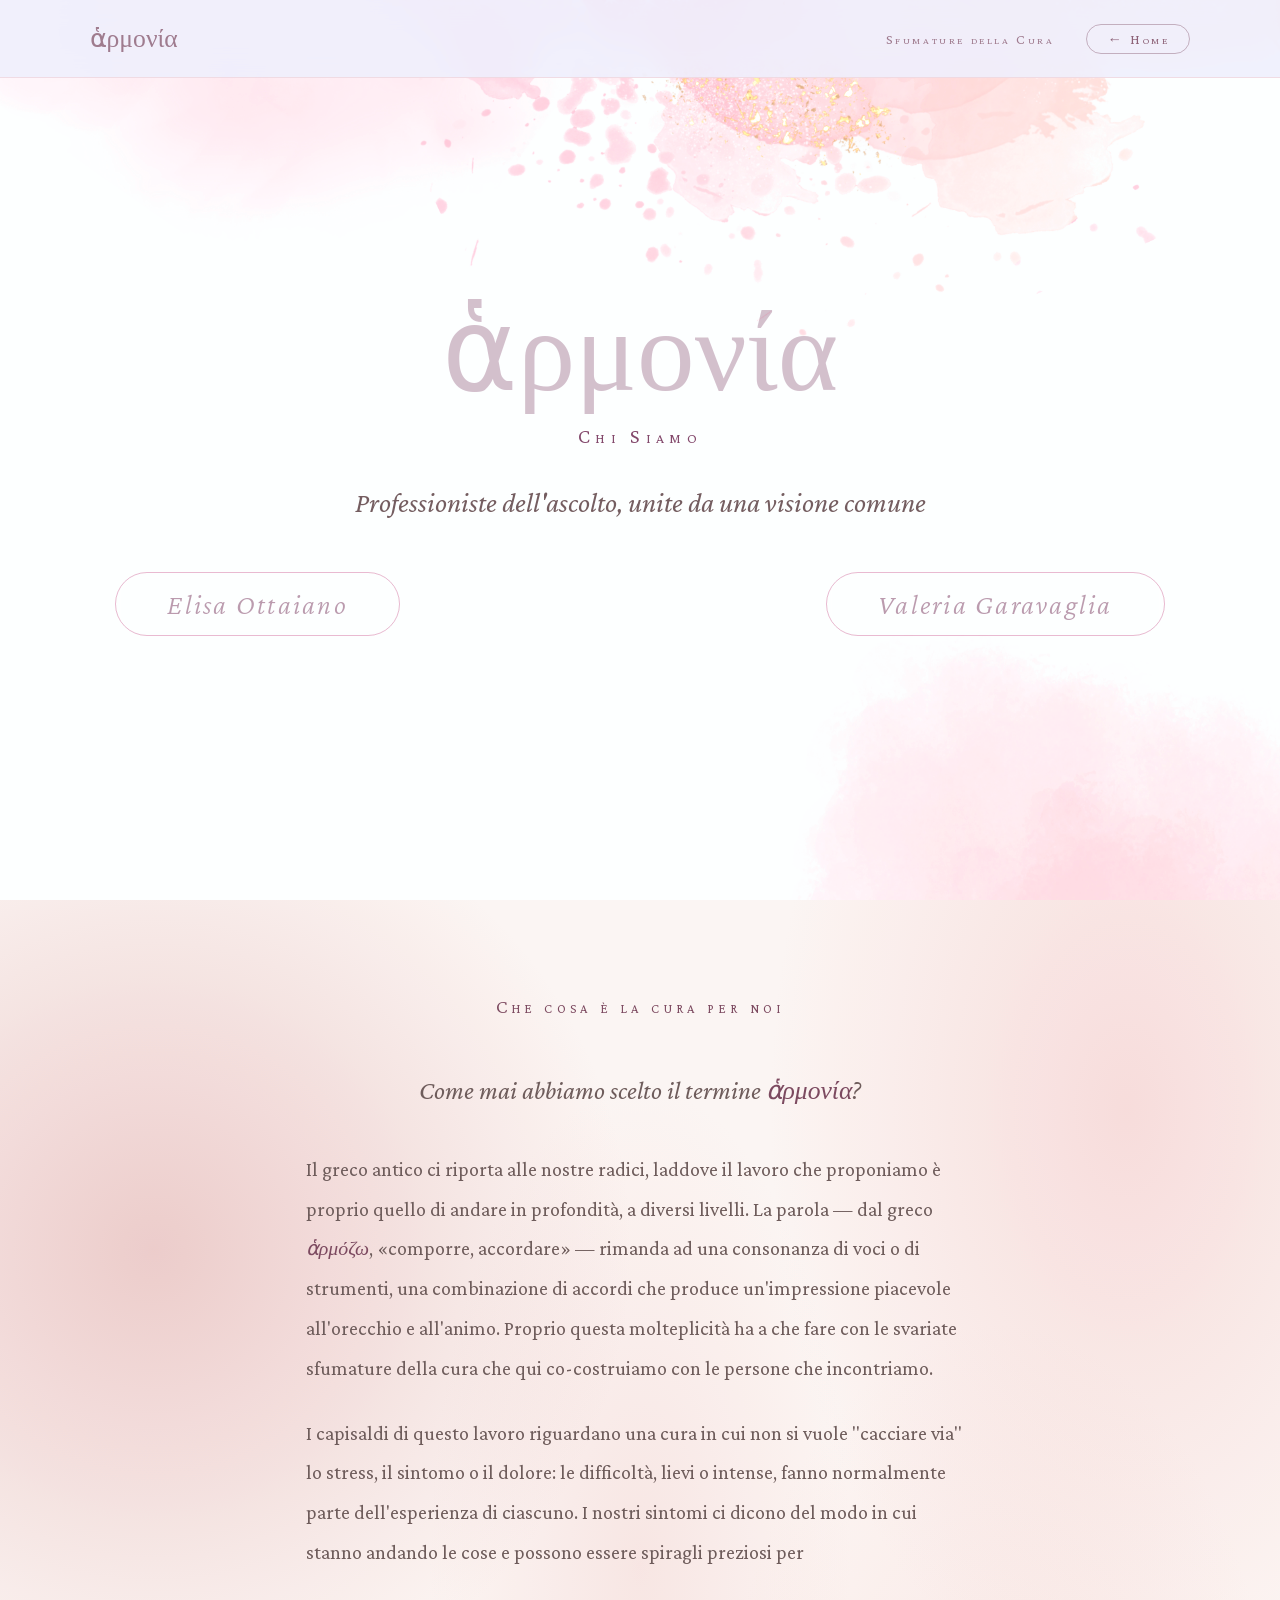
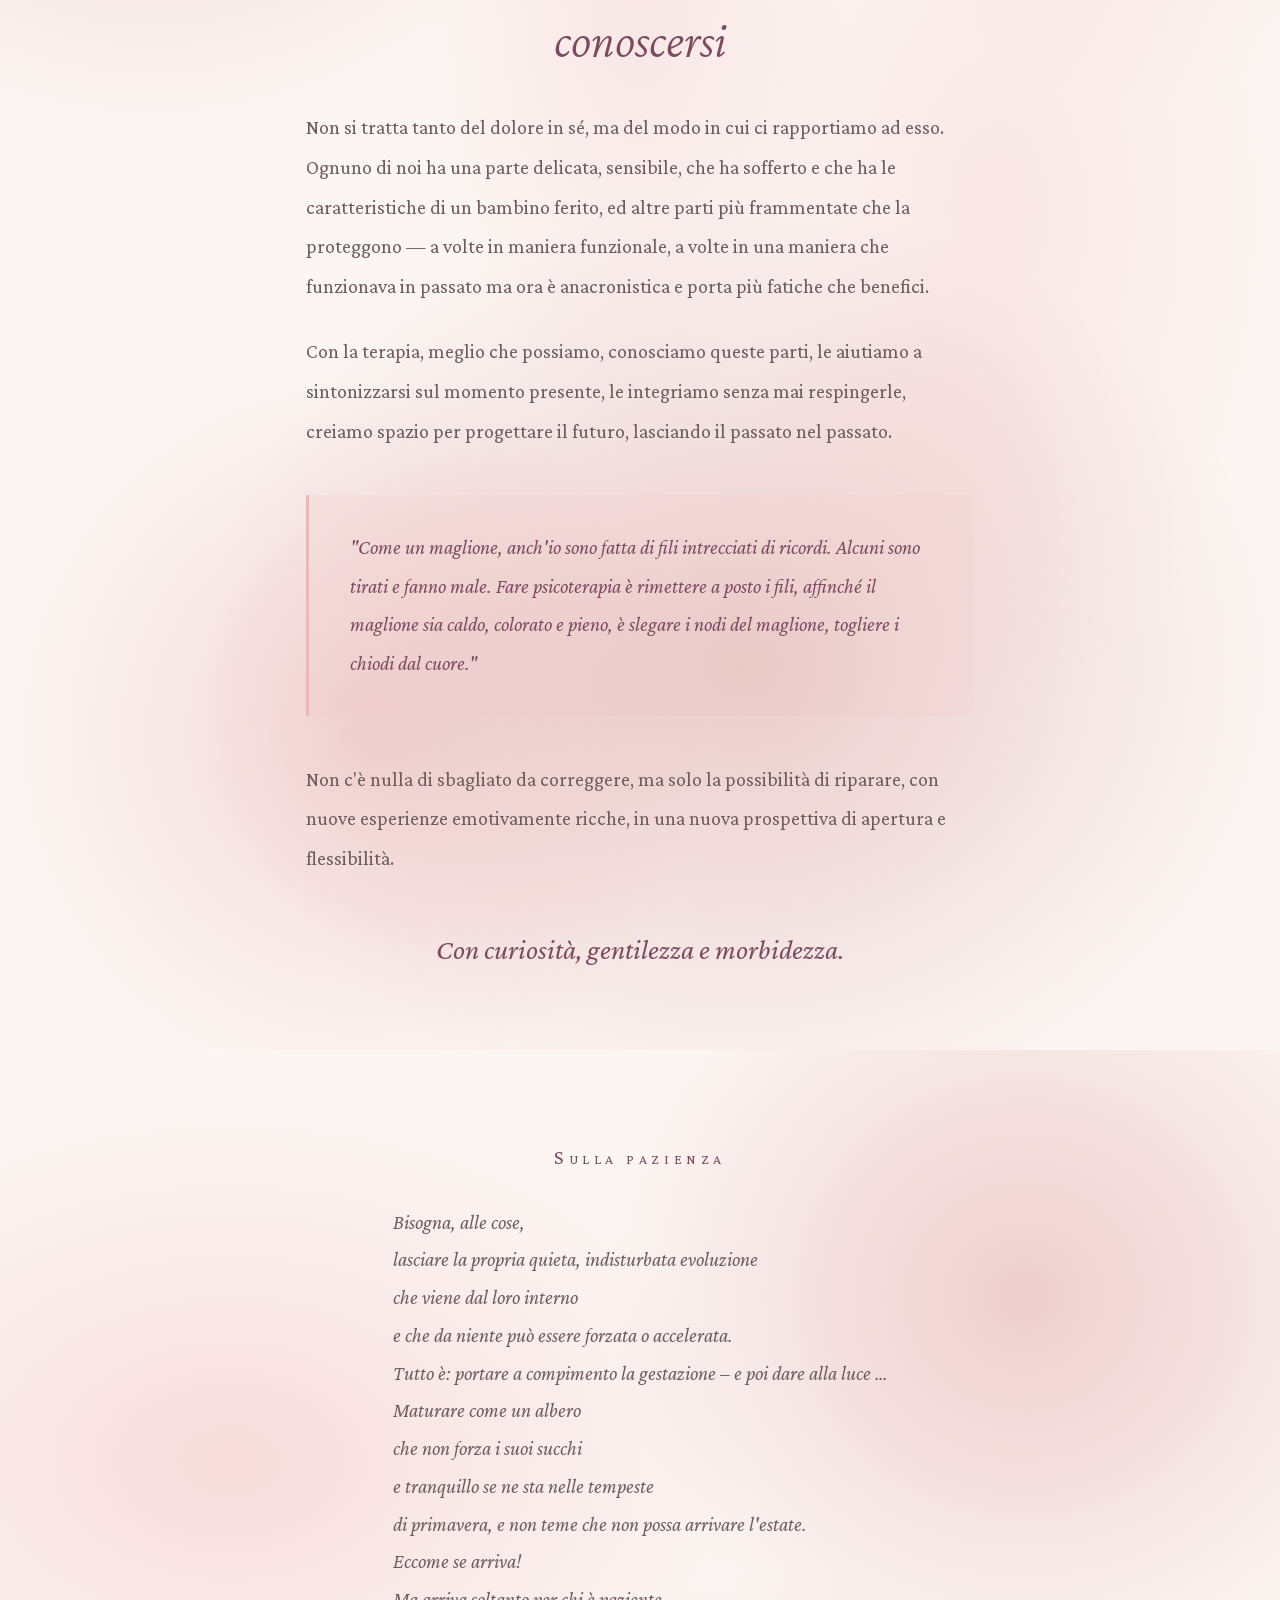
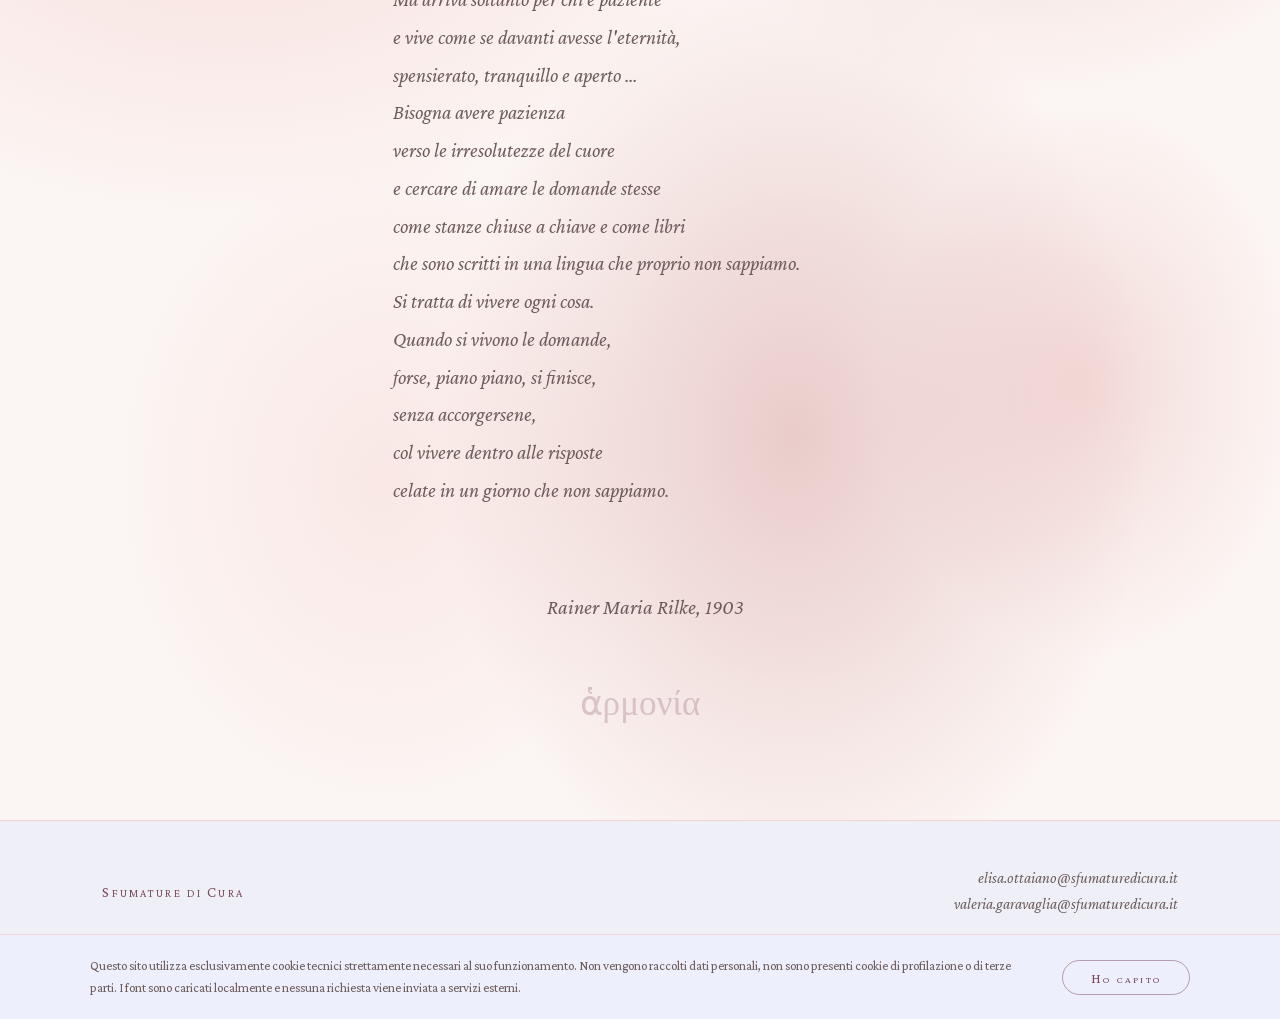
==== commit 9b328eaf: "Aggiungi pagina Privacy Policy e link nel footer di tutte le pagine Co-Authored-By: Claude Sonnet 4." ====
--- a/chi-siamo.html
+++ b/chi-siamo.html
@@ -154,6 +154,7 @@
       elisa.ottaiano@sfumaturedicura.it<br>
       valeria.garavaglia@sfumaturedicura.it
     </div>
+    <div class="footer-privacy"><a href="privacy-policy.html">Privacy Policy</a></div>
   </footer>
 
   <script src="animazioni.js"></script>
--- a/style.css
+++ b/style.css
@@ -620,6 +620,22 @@
   text-align: right;
   line-height: 1.7;
 }
+
+.footer-privacy {
+  width: 100%;
+  text-align: center;
+  margin-top: clamp(16px, 2vw, 24px);
+  font-size: var(--sz-xs);
+  opacity: 0.55;
+}
+.footer-privacy a {
+  color: var(--colore-titoli-sec);
+  text-decoration: none;
+  font-variant: small-caps;
+  letter-spacing: 0.14em;
+  transition: opacity 0.25s;
+}
+.footer-privacy a:hover { opacity: 1; text-decoration: underline; }
 
 /* ══════════════════════════════════════════════
    RESPONSIVE
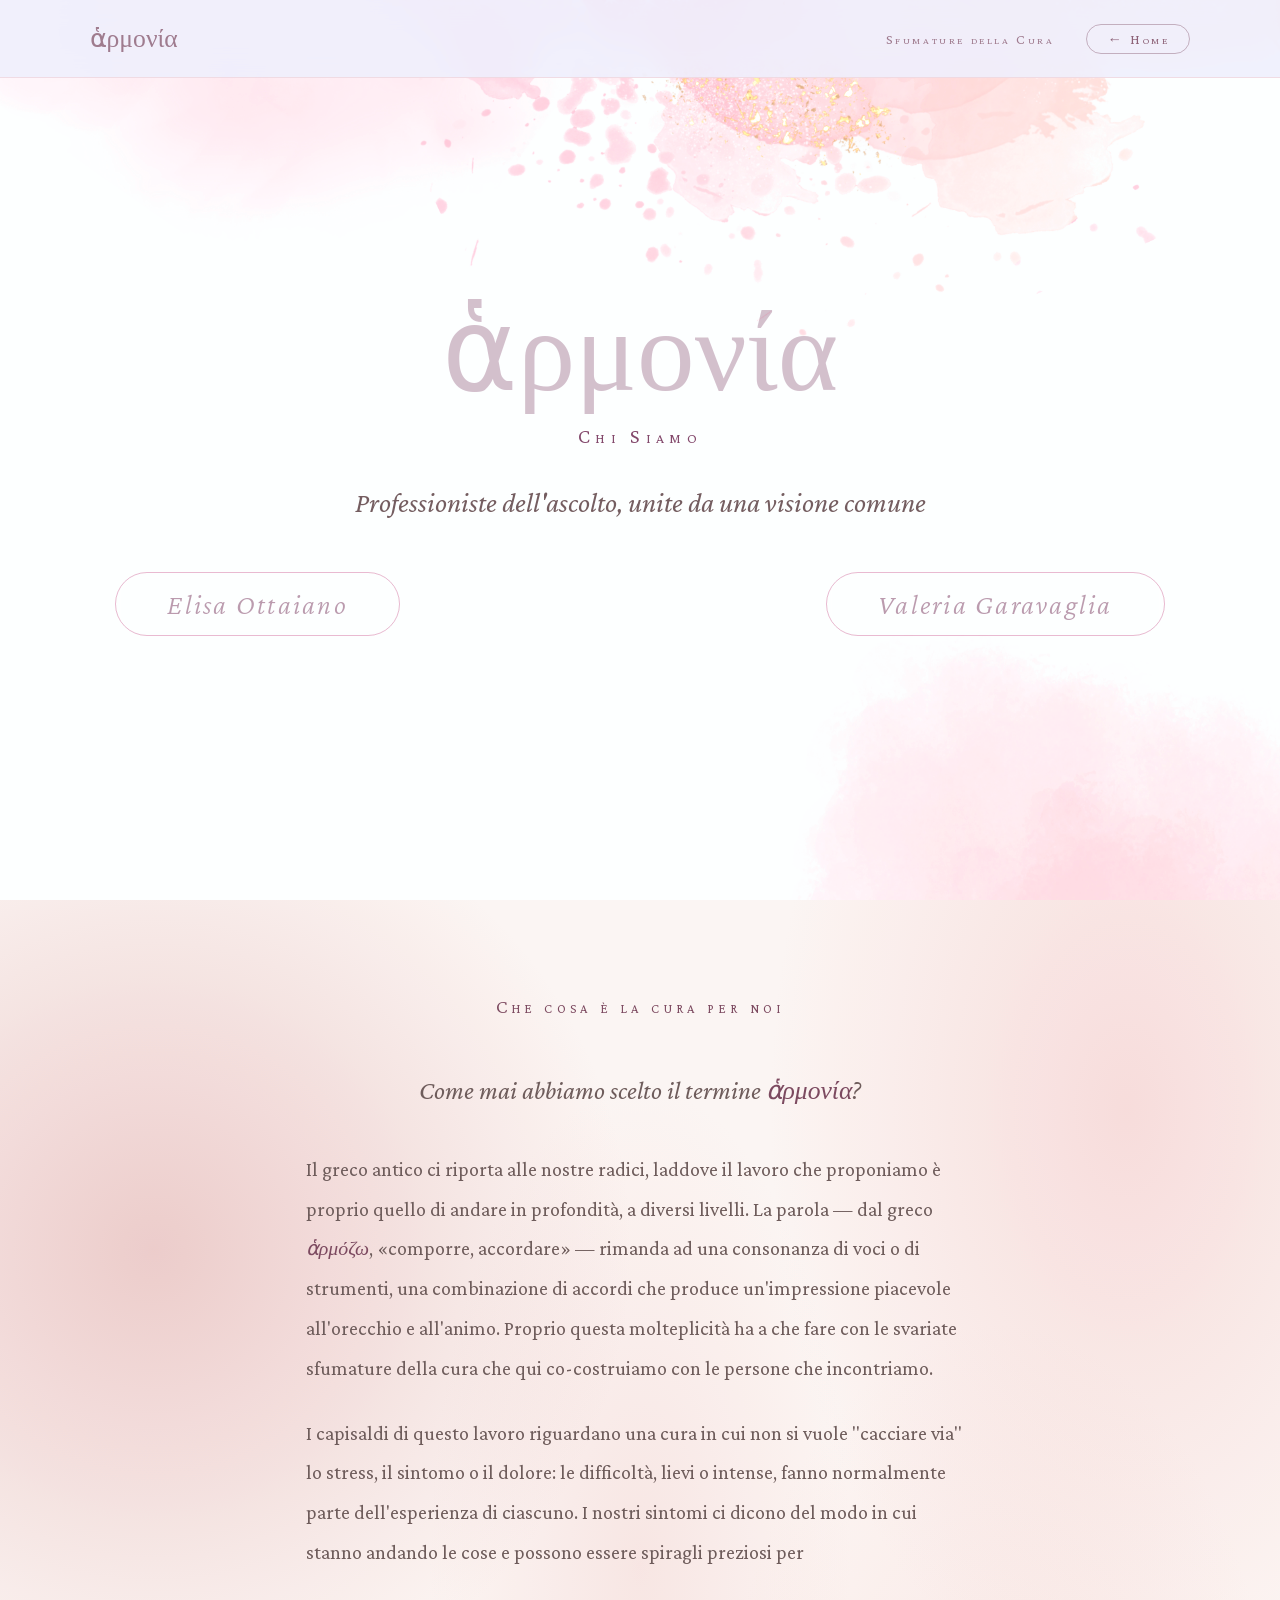
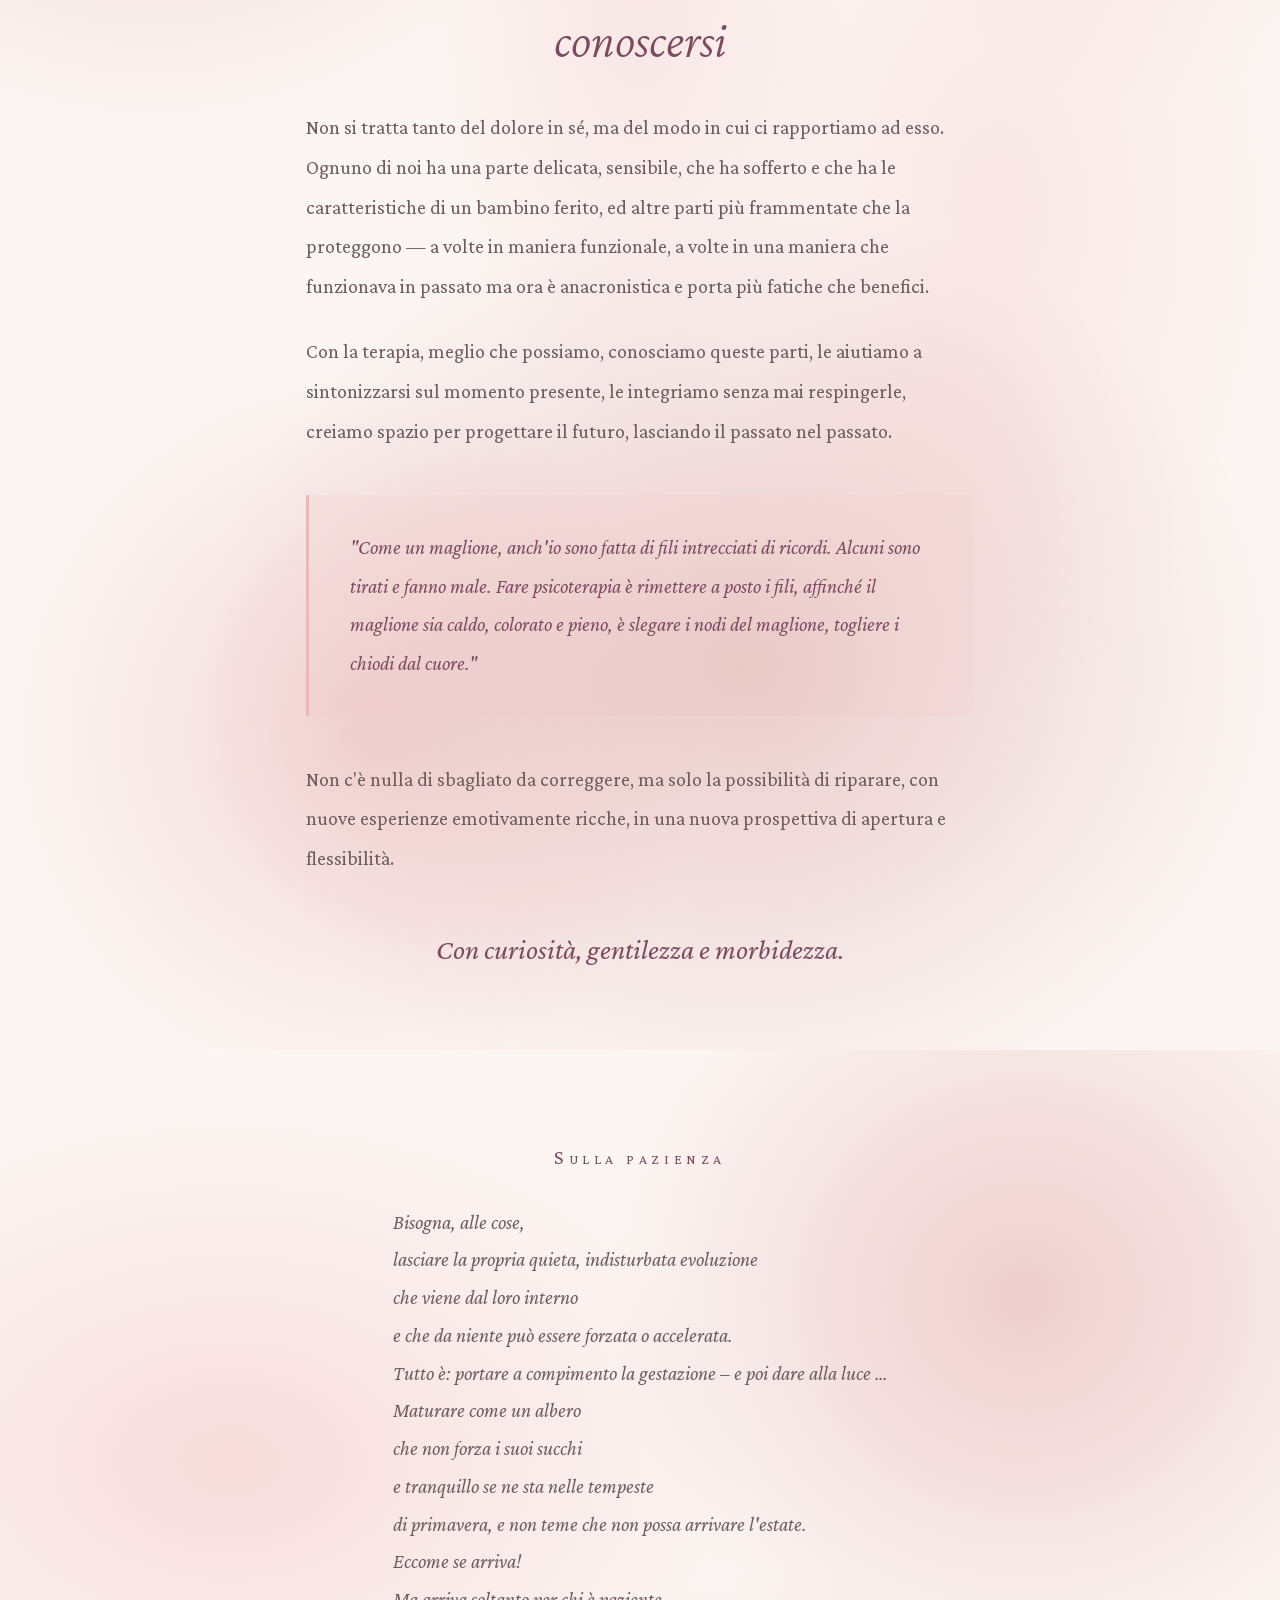
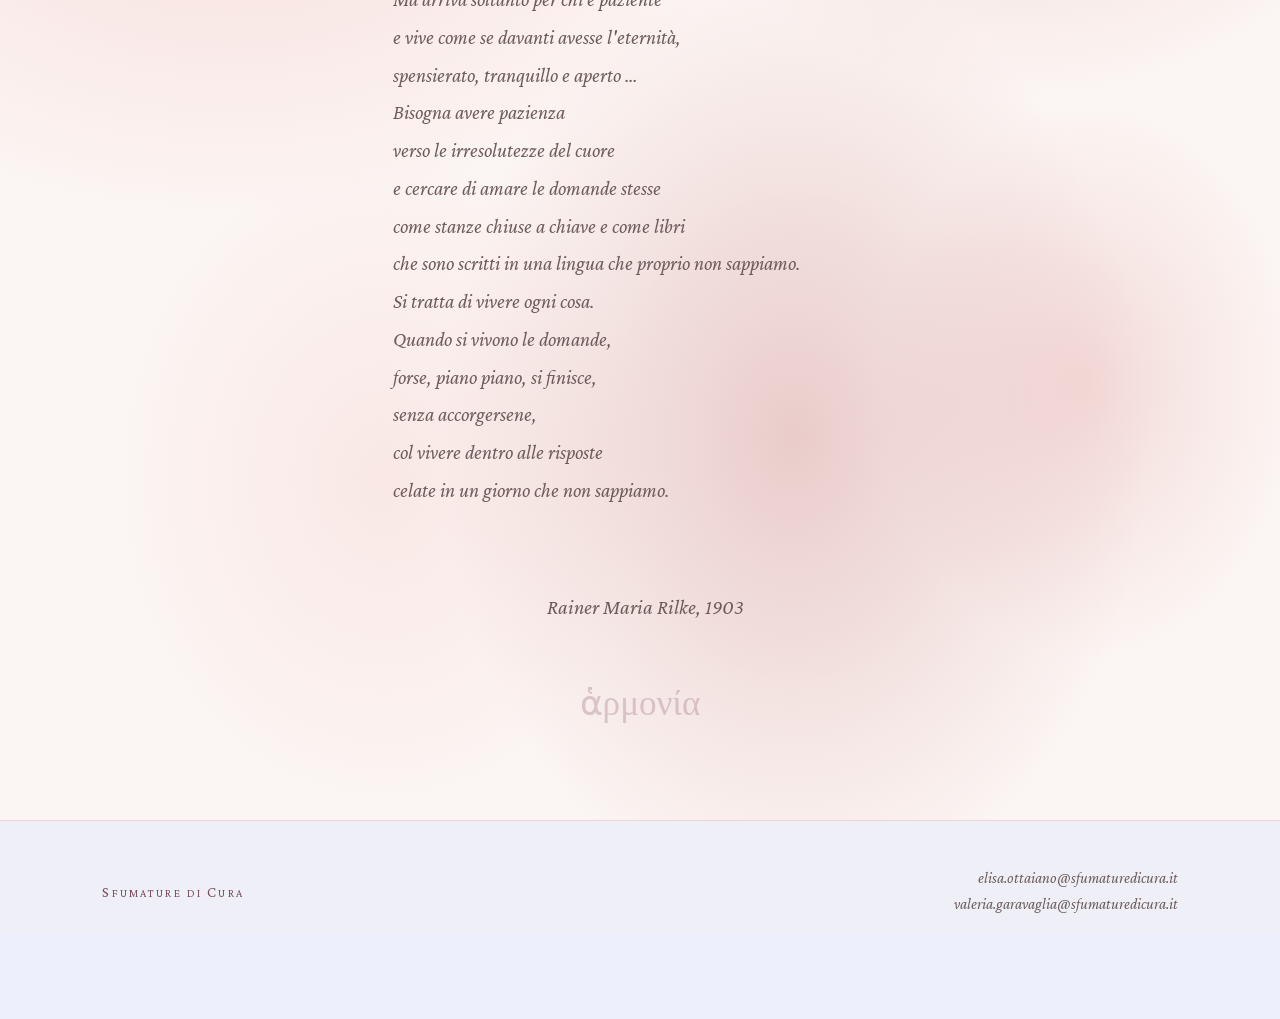
==== commit aa6ce7a3: "Ricrea pagina Privacy Policy con tabella e formattazione migliorata Co-Authored-By: Claude Sonnet 4." ====
(no text change in the page or its own stylesheets)
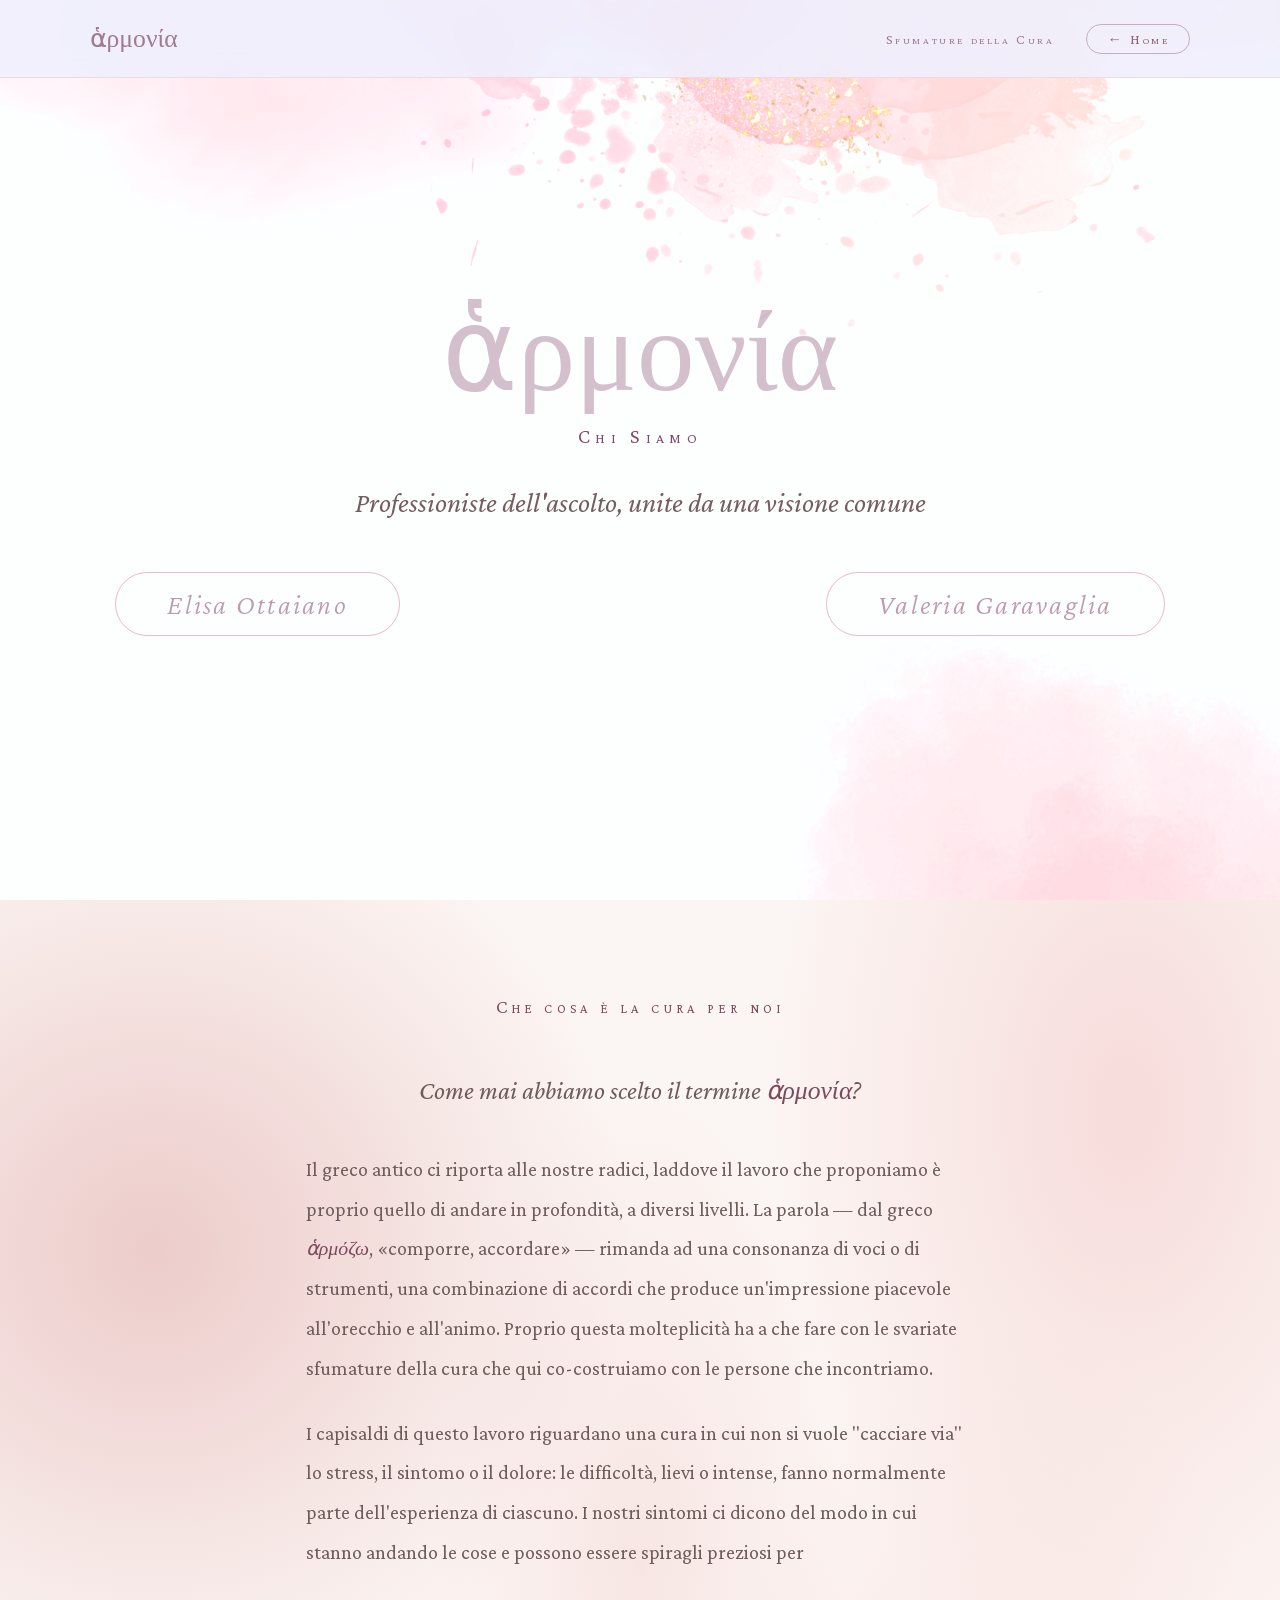
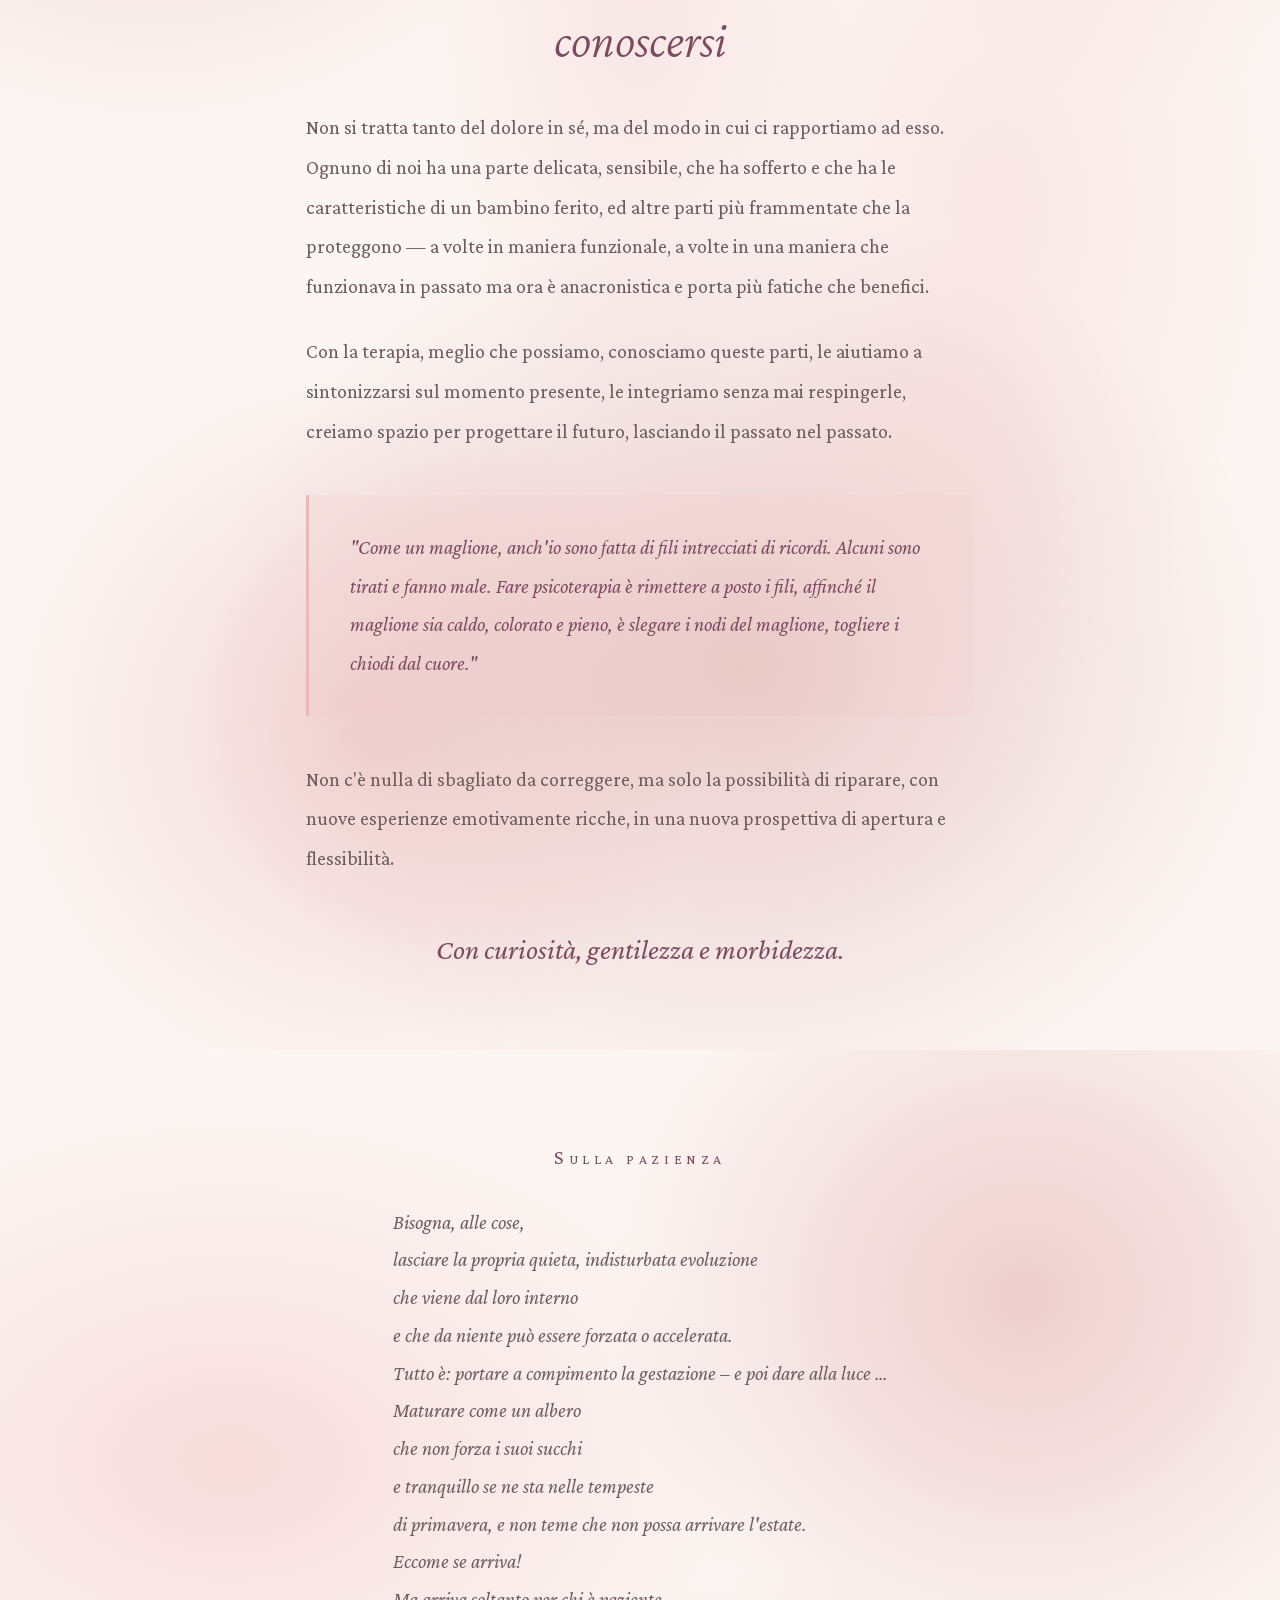
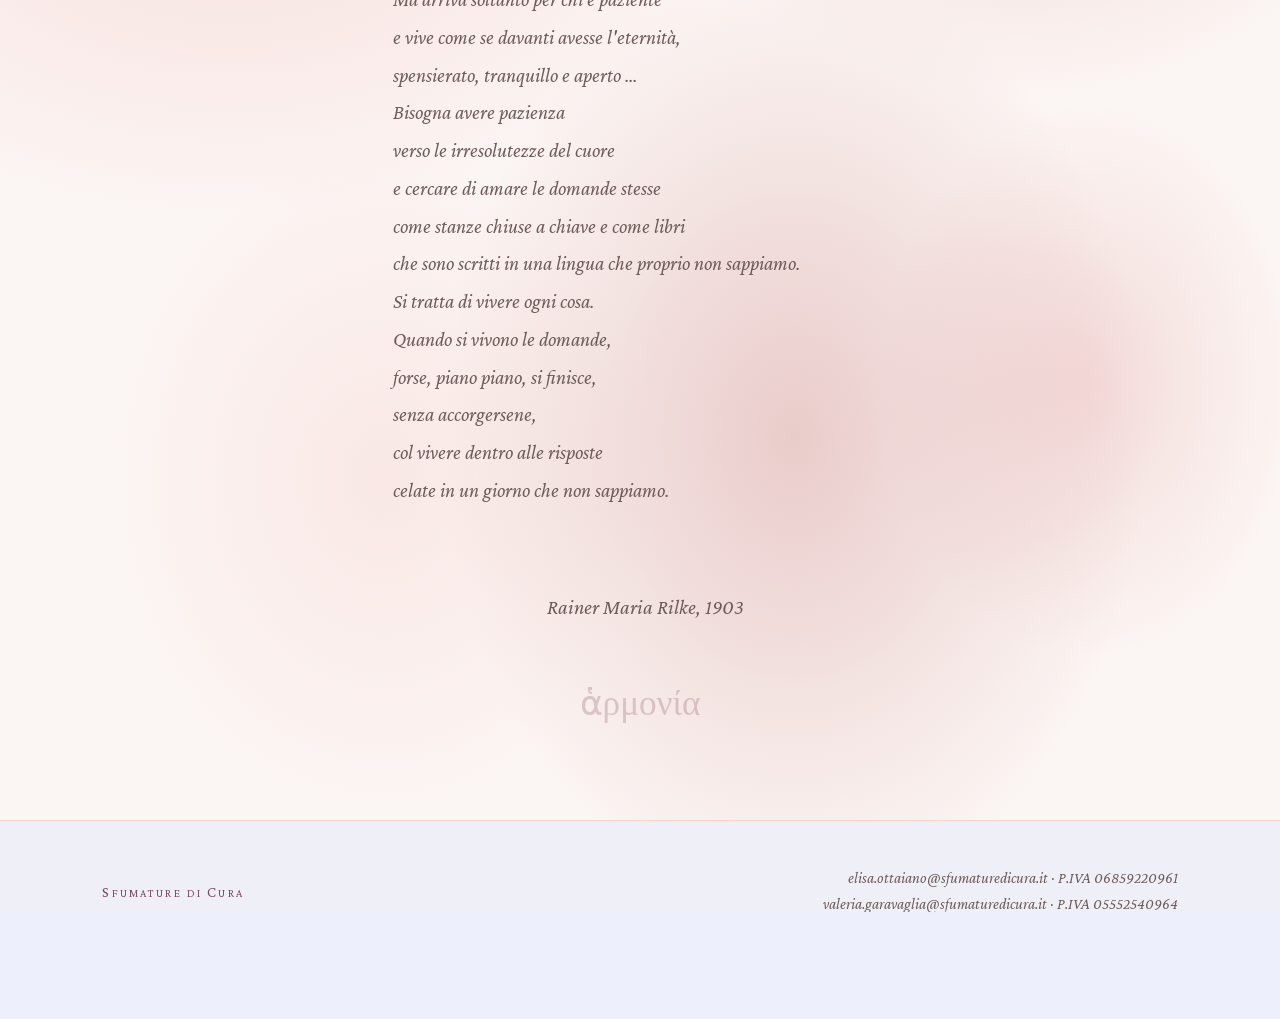
==== commit 65df98d0: "Aggiungi P.IVA nel footer di tutte le pagine Co-Authored-By: Claude Sonnet 4.6 <noreply@anthropic.co" ====
--- a/chi-siamo.html
+++ b/chi-siamo.html
@@ -151,8 +151,8 @@
   <footer id="contatti">
     <div class="footer-brand">Sfumature di Cura</div>
     <div class="footer-info">
-      elisa.ottaiano@sfumaturedicura.it<br>
-      valeria.garavaglia@sfumaturedicura.it
+      elisa.ottaiano@sfumaturedicura.it · P.IVA 06859220961<br>
+      valeria.garavaglia@sfumaturedicura.it · P.IVA 05552540964
     </div>
     <div class="footer-privacy"><a href="privacy-policy.html">Privacy Policy</a></div>
   </footer>
--- a/style.css
+++ b/style.css
@@ -560,6 +560,12 @@
   color: var(--colore-testo);
   line-height: 1.65;
   flex: 1;
+}
+
+.cookie-link {
+  color: var(--colore-titoli-sec);
+  text-decoration: underline;
+  text-underline-offset: 2px;
 }
 
 .cookie-btn {
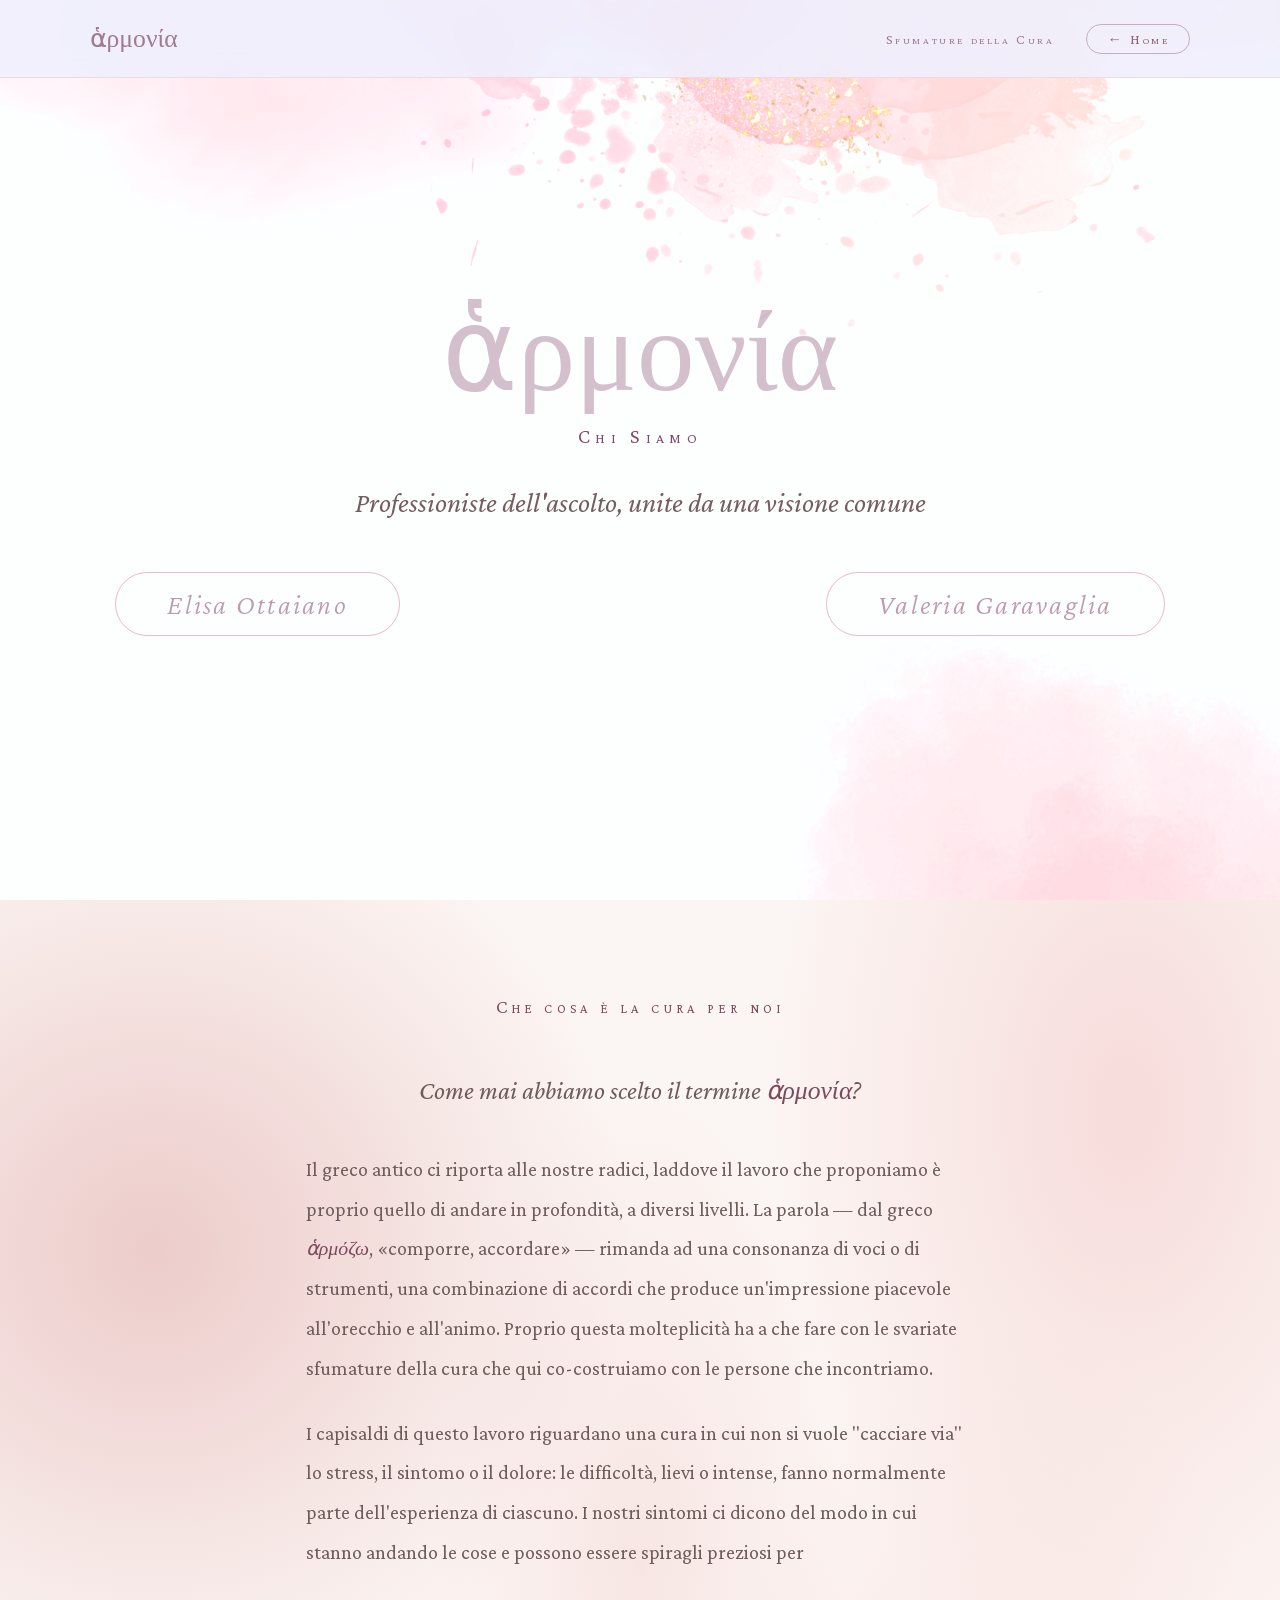
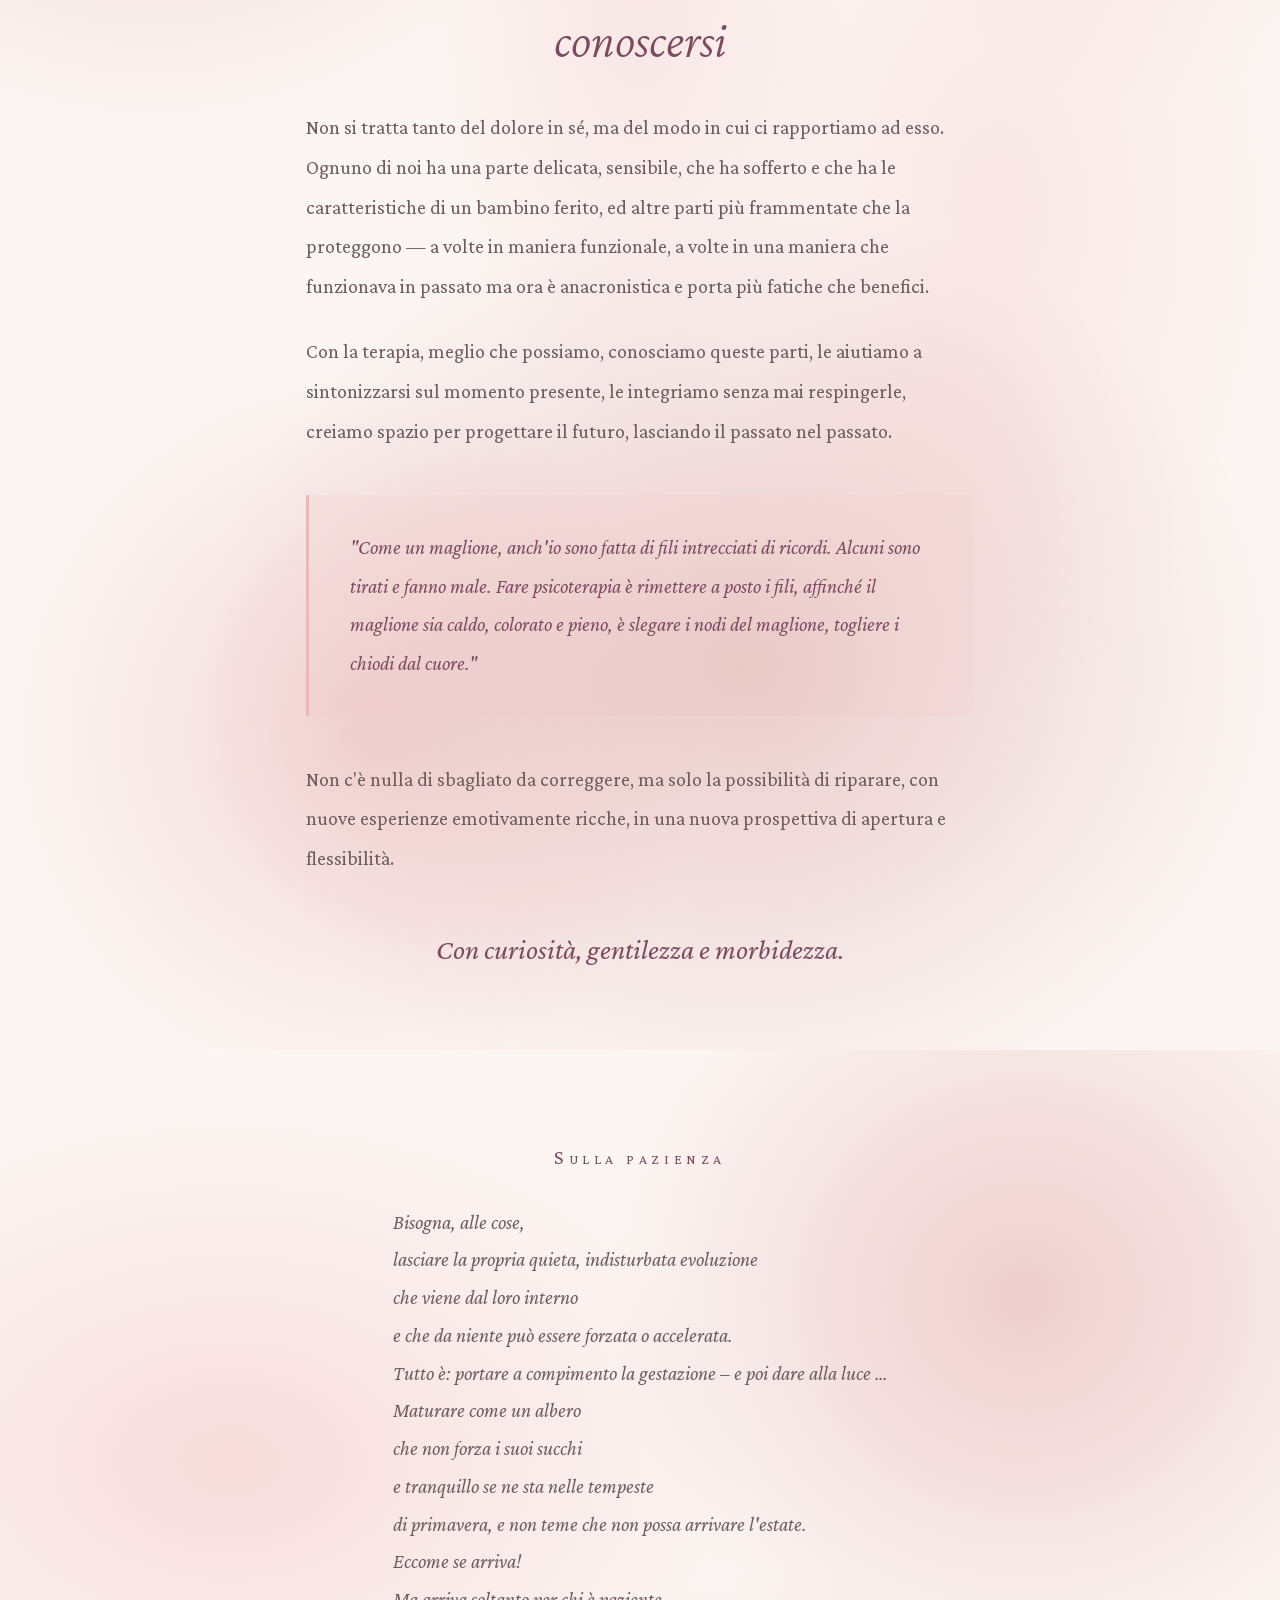
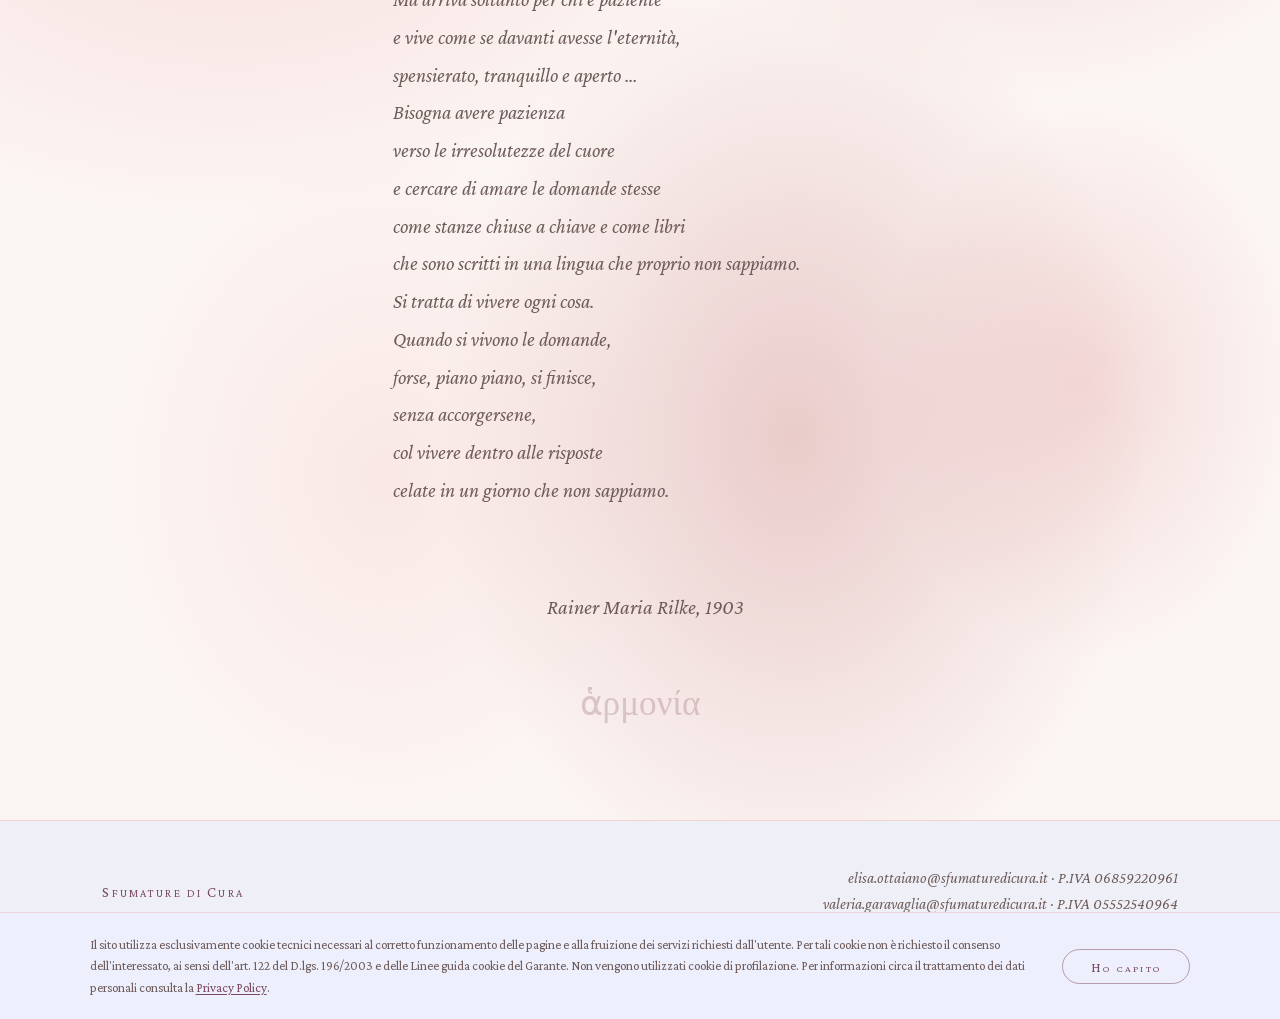
==== commit a6531efa: "Ottimizza titoli, meta description e keywords per ricerche locali Magenta Co-Authored-By: Claude Son" ====
--- a/chi-siamo.html
+++ b/chi-siamo.html
@@ -3,8 +3,10 @@
 <head>
   <meta charset="UTF-8">
   <meta name="viewport" content="width=device-width, initial-scale=1.0">
-  <title>Chi Siamo — ἁρμονία Sfumature di Cura</title>
-
+  <title>Chi Siamo — Psicologhe a Magenta | Sfumature di Cura</title>
+  <meta name="description" content="Elisa Ottaiano e Valeria Garavaglia, psicologhe e psicoterapeute a Magenta. Approccio integrato tra psicoterapia, EMDR e Mindfulness per il benessere della persona.">
+  <meta name="keywords" content="psicologhe Magenta, psicoterapeute Magenta, Elisa Ottaiano, Valeria Garavaglia, studio psicologia Magenta">
+  <link rel="canonical" href="https://www.sfumaturedicura.it/chi-siamo.html">
 
   <link rel="stylesheet" href="style.css">
   <link rel="stylesheet" href="chi-siamo.css">
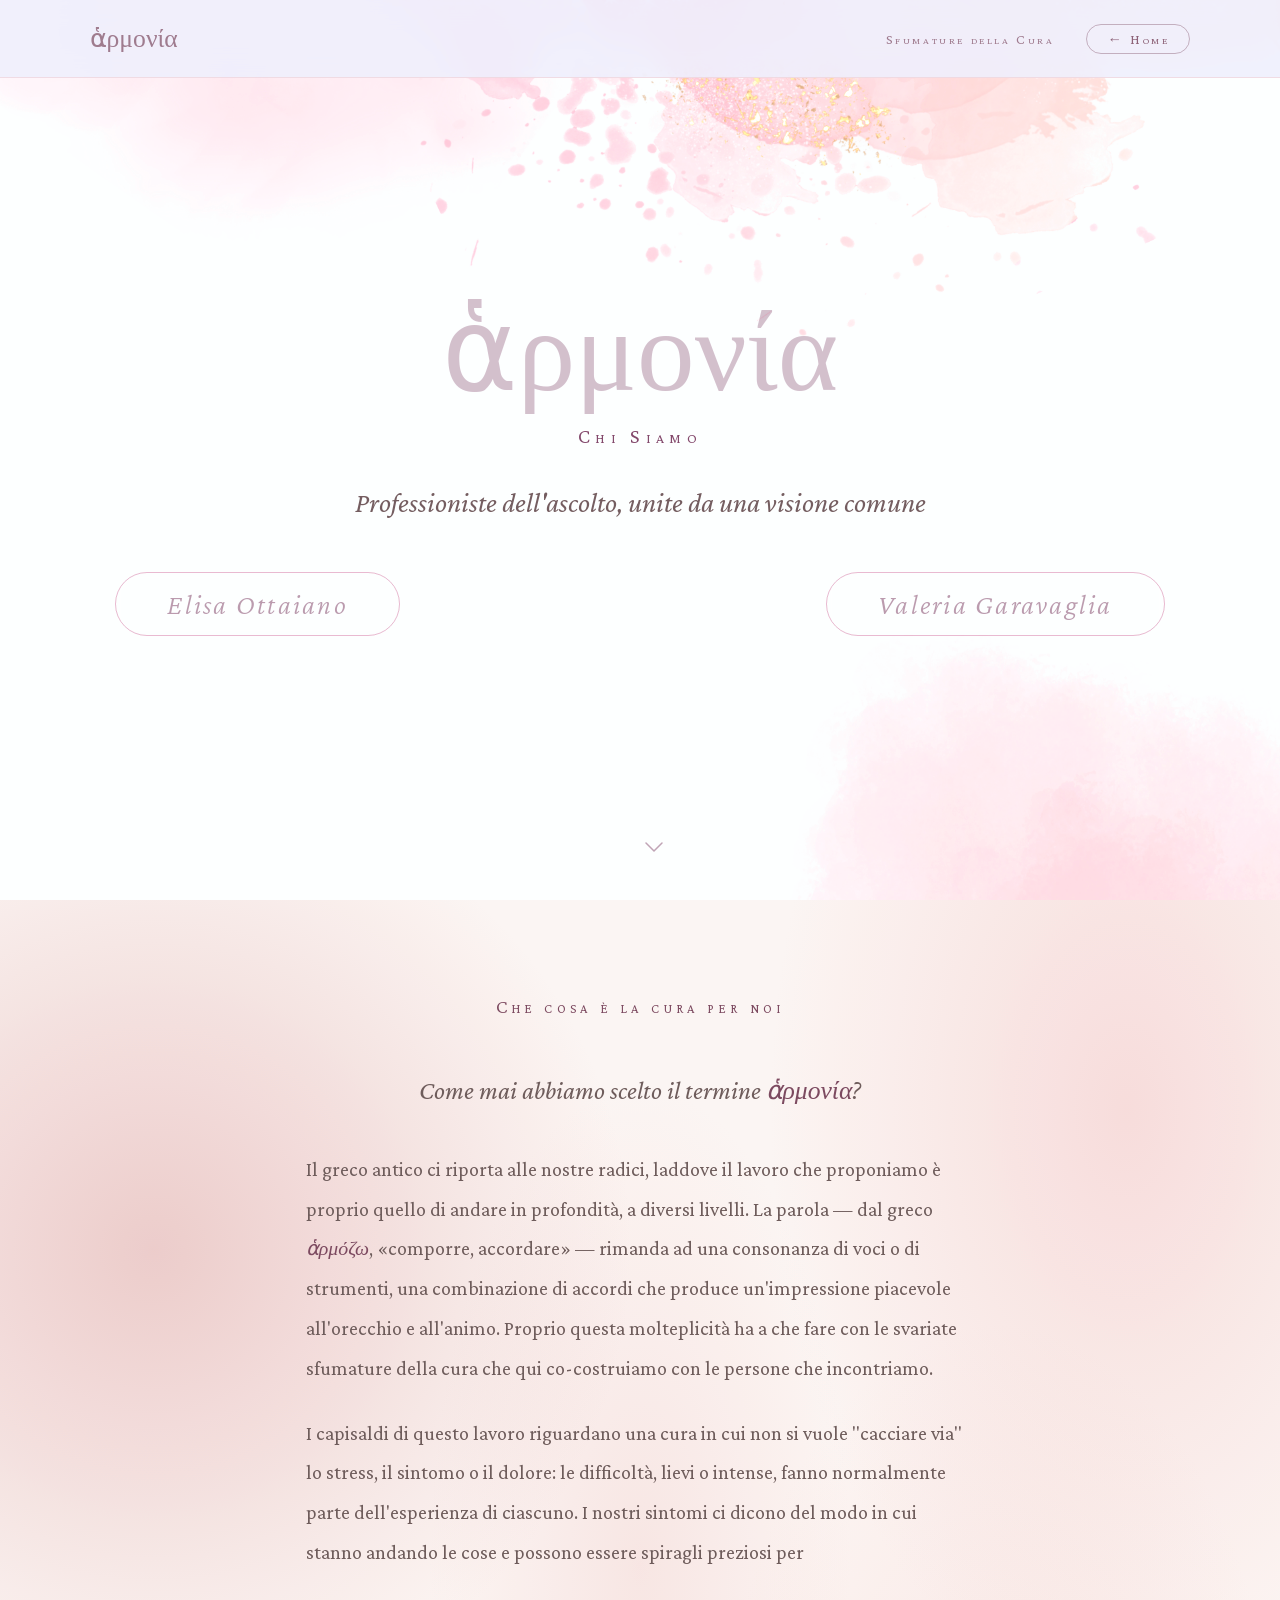
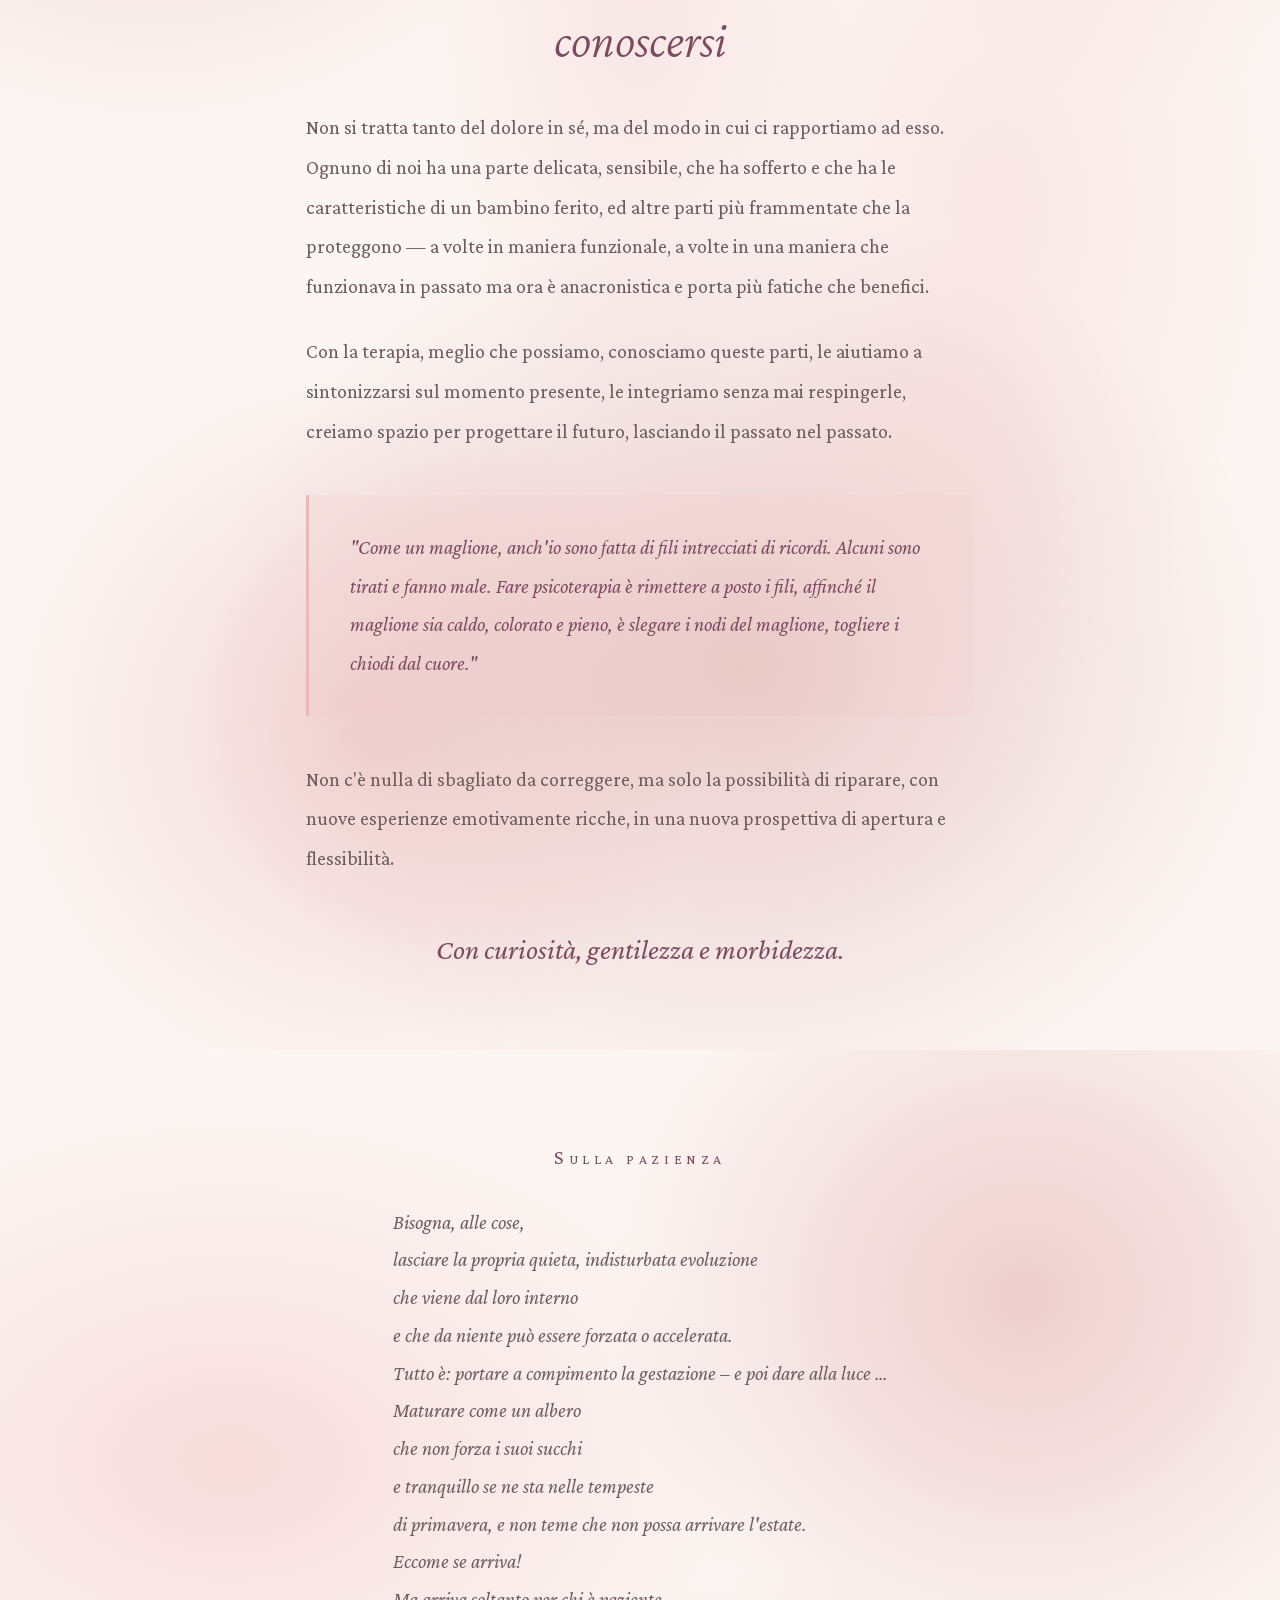
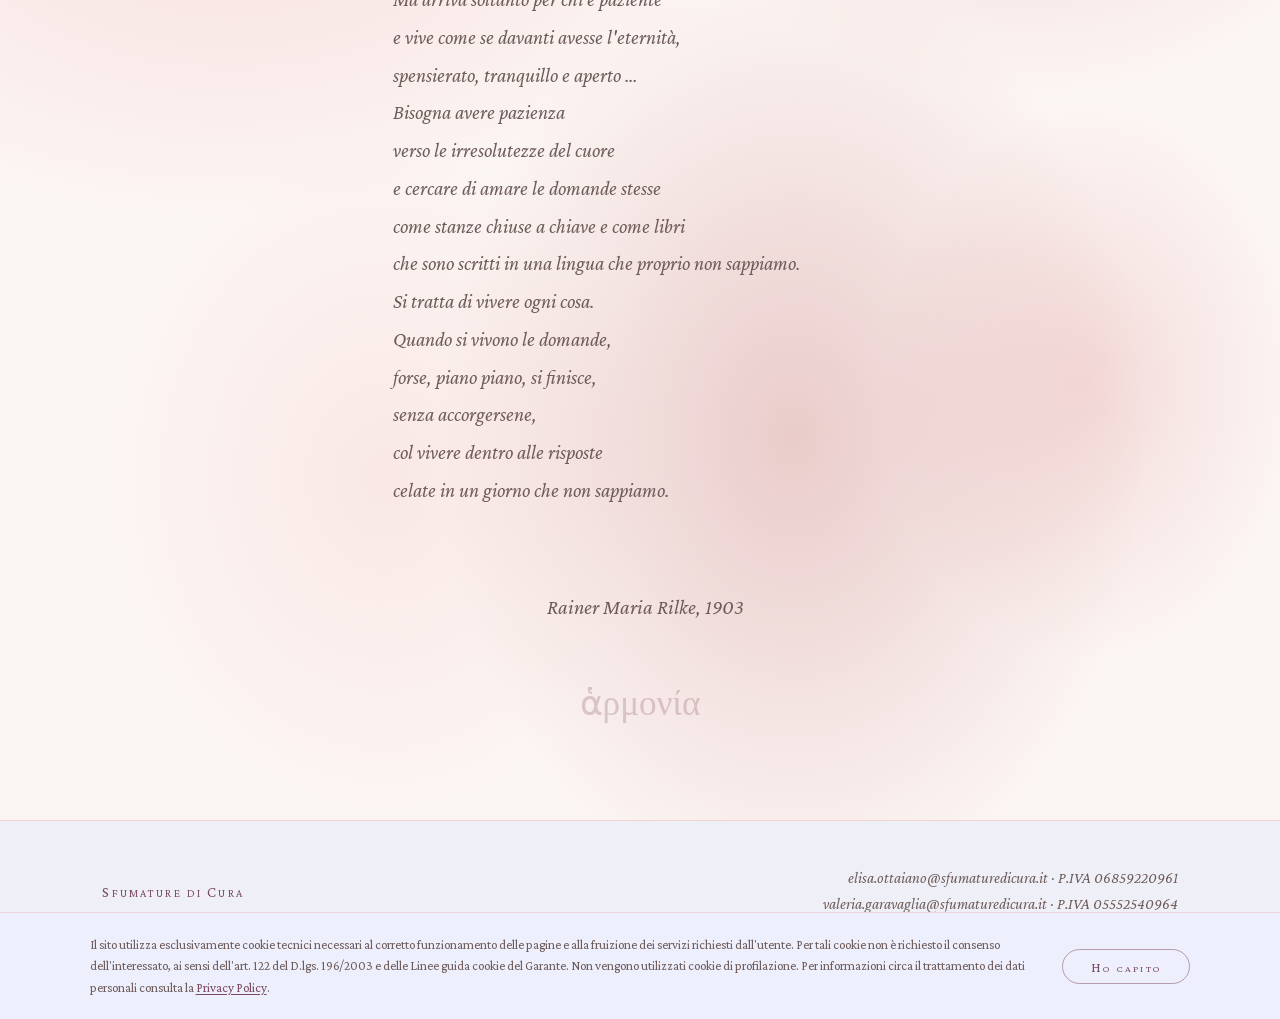
==== commit 2b51541a: "Aggiungi freccia scroll animata nell'hero di chi siamo Co-Authored-By: Claude Sonnet 4.6 <noreply@an" ====
--- a/chi-siamo.html
+++ b/chi-siamo.html
@@ -38,12 +38,17 @@
       <a href="elisa-ottaiano.html" class="cs-prof-btn">Elisa Ottaiano</a>
       <a href="valeria-garavaglia.html" class="cs-prof-btn">Valeria Garavaglia</a>
     </div>
+    <a href="#filosofia" class="cs-hero-scroll" aria-label="Scorri in basso">
+      <svg width="28" height="28" viewBox="0 0 28 28" fill="none" xmlns="http://www.w3.org/2000/svg">
+        <path d="M6 10 L14 18 L22 10" stroke="currentColor" stroke-width="1.5" stroke-linecap="round" stroke-linejoin="round"/>
+      </svg>
+    </a>
   </section>
 
   <!-- ════════════════════════════════
        2. FILOSOFIA
   ════════════════════════════════ -->
-  <section class="cs-filosofia">
+  <section class="cs-filosofia" id="filosofia">
     <div class="cs-col">
 
       <span class="cs-label da-animare">Che cosa è la cura per noi</span>
--- a/chi-siamo.css
+++ b/chi-siamo.css
@@ -193,6 +193,28 @@
   animation: fadeInUp 1.2s cubic-bezier(0.22,1,0.36,1) both 0.5s;
 }
 
+/* ── Freccia scroll hero ── */
+.cs-hero-scroll {
+  position: absolute;
+  bottom: clamp(24px, 4vh, 48px);
+  left: 50%;
+  transform: translateX(-50%);
+  color: rgba(122, 74, 88, 0.50);
+  text-decoration: none;
+  transition: color 0.3s, transform 0.3s;
+  animation: fadeInUp 1.4s cubic-bezier(0.22,1,0.36,1) both 0.9s, scrollBounce 2s ease-in-out infinite 2s;
+  z-index: 2;
+}
+.cs-hero-scroll:hover {
+  color: rgba(122, 74, 88, 0.85);
+  transform: translateX(-50%) translateY(4px);
+}
+
+@keyframes scrollBounce {
+  0%, 100% { transform: translateX(-50%) translateY(0); }
+  50%       { transform: translateX(-50%) translateY(6px); }
+}
+
 /* ── Hero variante pagine profilo ── */
 .cs-hero-profilo {
   min-height: 60vh;
